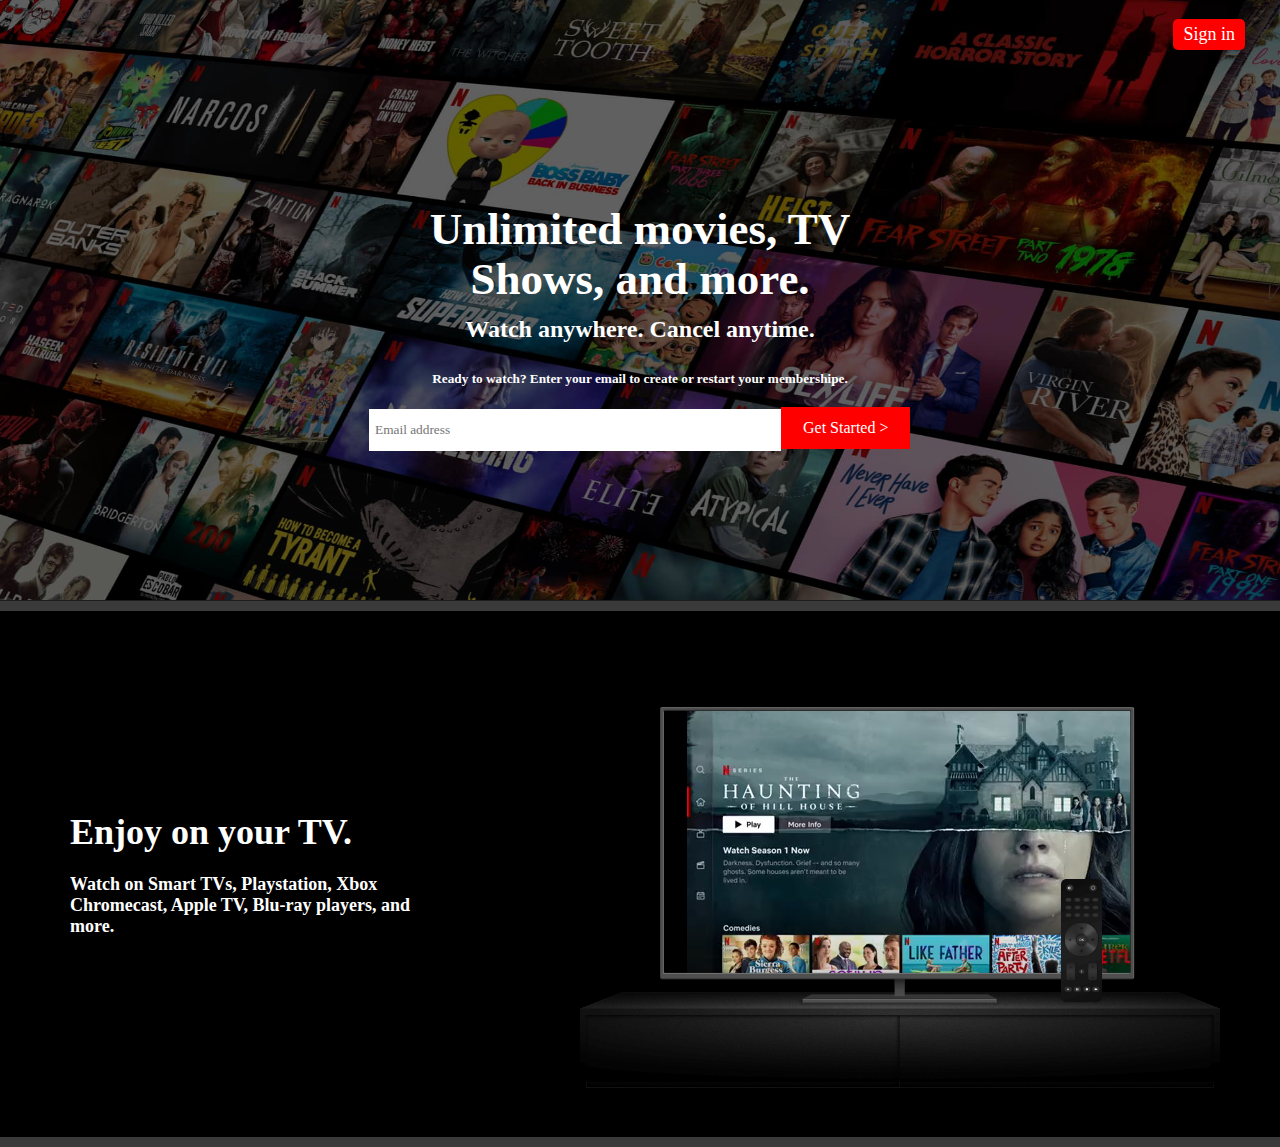
==== Index.html @ 51e2794d "first commit" ====
<!DOCTYPE html>
<html lang="fr">
    <head>
        <meta charset="UTF-8">
        <meta name="viewport" content="width=device-width, initial-scale=1.0">
        <link rel="shortcut icon" href="Images/nficon2016.ico">
        <link rel="stylesheet" href="Style.css">
        <title>Netflix Congo-Kinshasa Watch TV shows Online, watch movies online</title>
    </head>
    <body>
        <header>
            <img src="Images/website.jpg" alt="une image d'arrier plan pour le header" class="header-image">
            <div class="header-conteneur">
                <a href="Formulaire">Sign in</a>
                <div class="header-text">
                    <h1>Unlimited movies, TV<br> Shows, and more.</h1>
                    <h4>Watch anywhere. Cancel anytime.</h4>
                    <h5>Ready to watch? Enter your email to create or restart your membershipe.</h5>
                    <div class="header-email">
                        <form method="" action="">
                            <input type="mail" name="email" id="email" placeholder="Email address" class="input-mail" required><button type="submit" class="btn-submit">Get Started ></button>
                        </form>
                    </div>
                </div>
            </div>
        </header>
        <div class="fond-noir"><br></div>
        <div class="enjoy">
            <img src="Images/tv.png" alt="l'image d'un télévision" class="enjoy-tv">
            <video src="video/VID-20210724-WA0005.mp4" controls muted loop autoplay class="enjoy-video"></video>
            <div class="enjoy-text">
                <h1>Enjoy on your TV.</h1><br>
                <h4>Watch on Smart TVs, Playstation, Xbox<br>Chromecast, Apple TV, Blu-ray players, and<br>more.</h4>
            </div>
        </div>
    </body>
</html>
---- Style.css ----
* {
    margin: 0;
    padding: 0;
}
body {
    background-color: rgb(59, 58, 58);
}
header a{
    float: right;
    background-color: red;
    color: white;
    font-size: 18px;
    border-radius: 5px;
    padding: 5px 10px;
    margin: 20px 35px;
    text-decoration: none;
    font-family: Tahoma;
    border: none;
    margin-top: -165px;
}
header h1,h4,h5 {
    color: white;
    font-family: Tahoma;
}
header h1{
    font-size: 45px;
    line-height: 50px;
}
header h4{
    font-size: x-large;
    font-family:Tahoma;
}
.header-text {
    text-align: center;
    padding: 20px 400px;
    line-height: 50px;
    margin-top: 180px;
}
.input-mail {
    width: 400px;
    height: 40px;
    font-family: Tahoma;
    padding: 0px 5px;
    margin-left: -130px;
    outline: none;
    border: 1px solid #fff;
}
.btn-submit {
    position: absolute;
    margin-top: 3px;
    padding: 12px 22px;
    color: white;
    background-color: red;
    border: none;
    outline: none;
    cursor: pointer;
    font-family: Tahoma;
    font-size: 16px;
}
.header-conteneur {
    position: relative;
    display: block;
    margin-top: -600px;
    z-index: 1;
}
.header-image {
    width: 100%;
    height: 600px;
}
.fond-noir {
    position: relative;
    margin-top: -478px;
    background-color: black;
    height: 605px;
    opacity: 0.5;
}
.enjoy {
    margin-top: 10px;
    color: white;
    background-color: black;
}
.enjoy-text {
    margin: 10px;
    padding: 200px 60px;
    font-family: Tahoma;
    font-size: large;
}
.enjoy-tv {
    position: relative;
    float: right;
    margin-right: 60px;
    z-index: 1;
}
.enjoy-video {
    position: absolute;
    margin-left: 687px;
    margin-top: 98px;
}
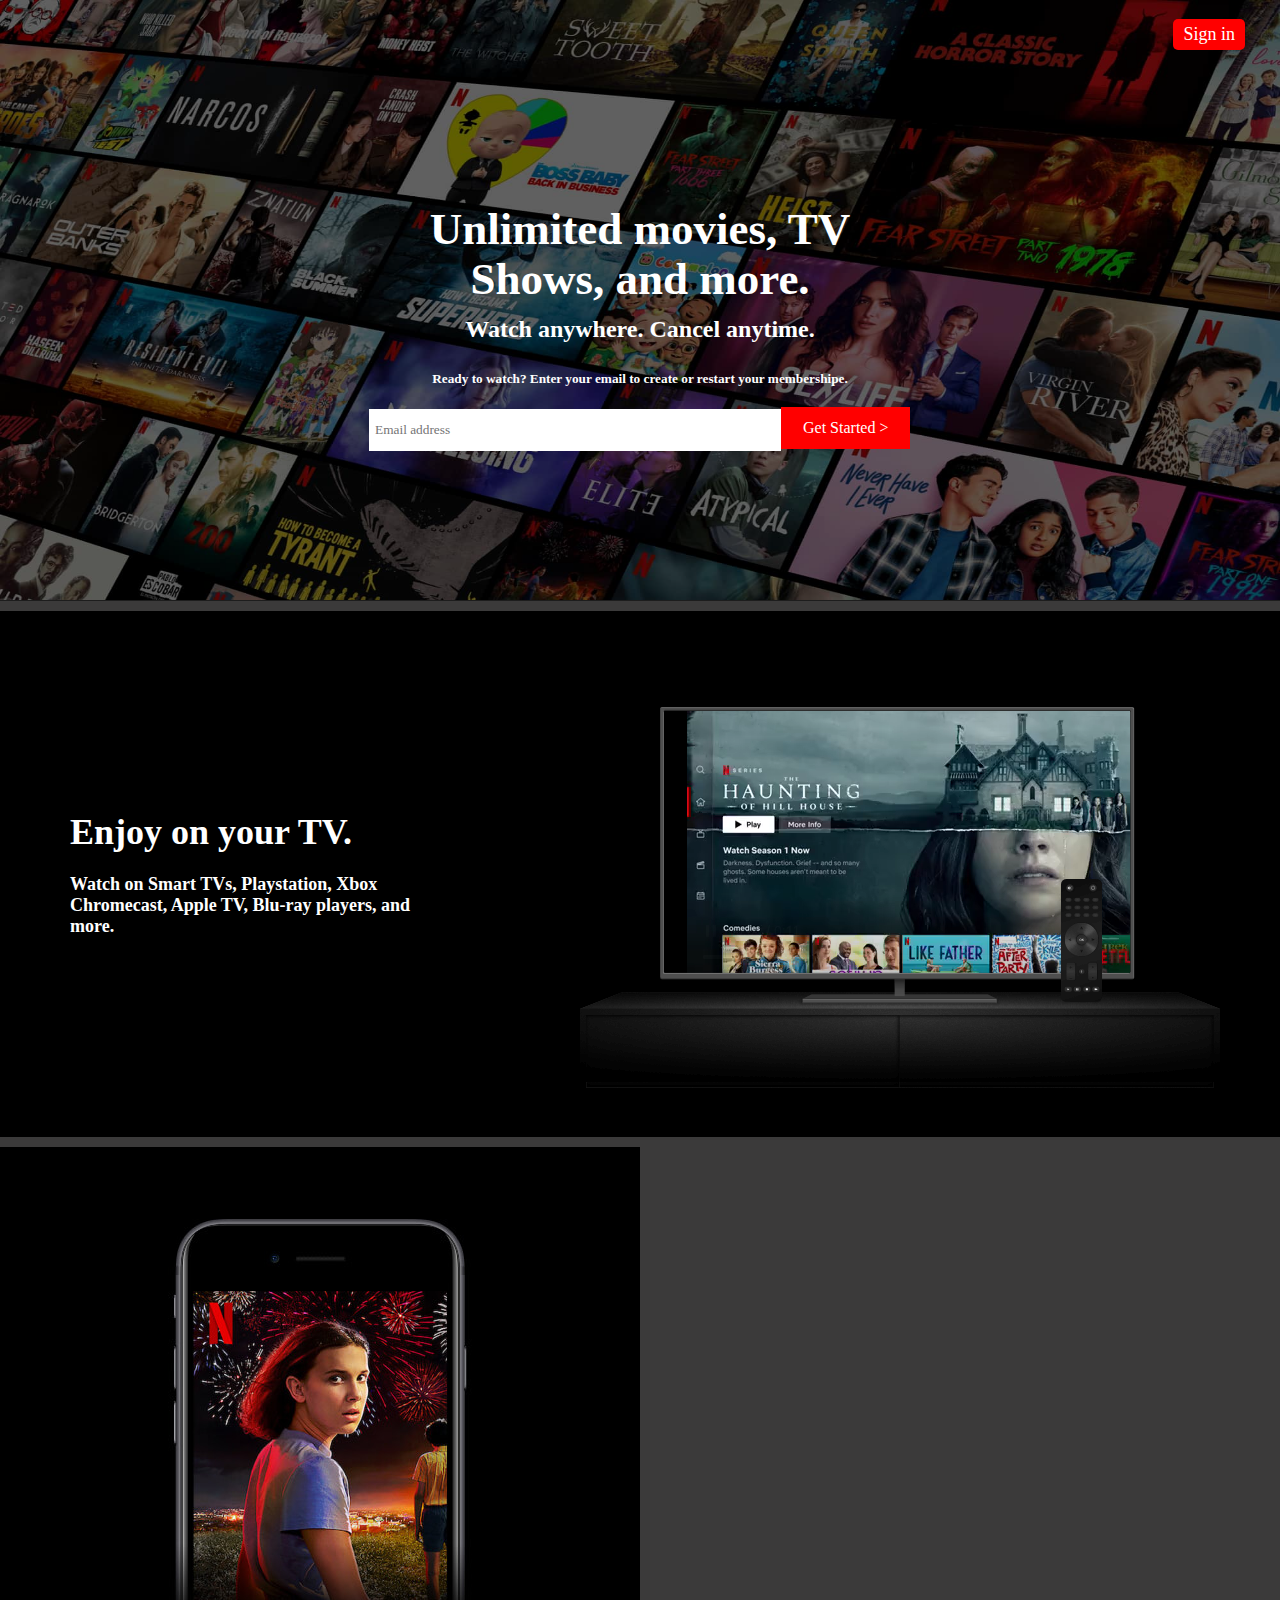
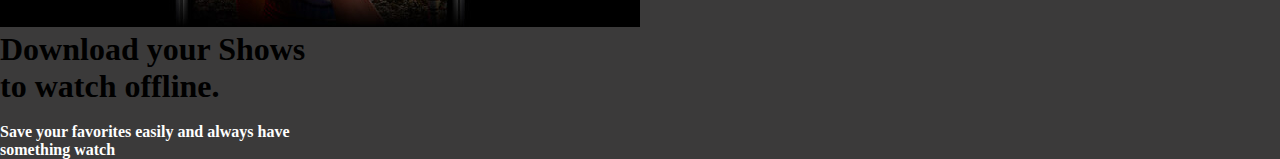
==== commit 63b37caa: "feature index.html" ====
--- a/Index.html
+++ b/Index.html
@@ -33,5 +33,12 @@
                 <h4>Watch on Smart TVs, Playstation, Xbox<br>Chromecast, Apple TV, Blu-ray players, and<br>more.</h4>
             </div>
         </div>
+        <div class="download">
+            <div class="download-text">
+                <img src="Images/IMG-20210724-WA0003.jpg" alt="une image de how to download" class="download-image">
+                <h1>Download your Shows<br>to watch offline.</h1><br>
+                <h4>Save your favorites easily and always have<br>something watch</h4>
+            </div>
+        </div>
     </body>
 </html>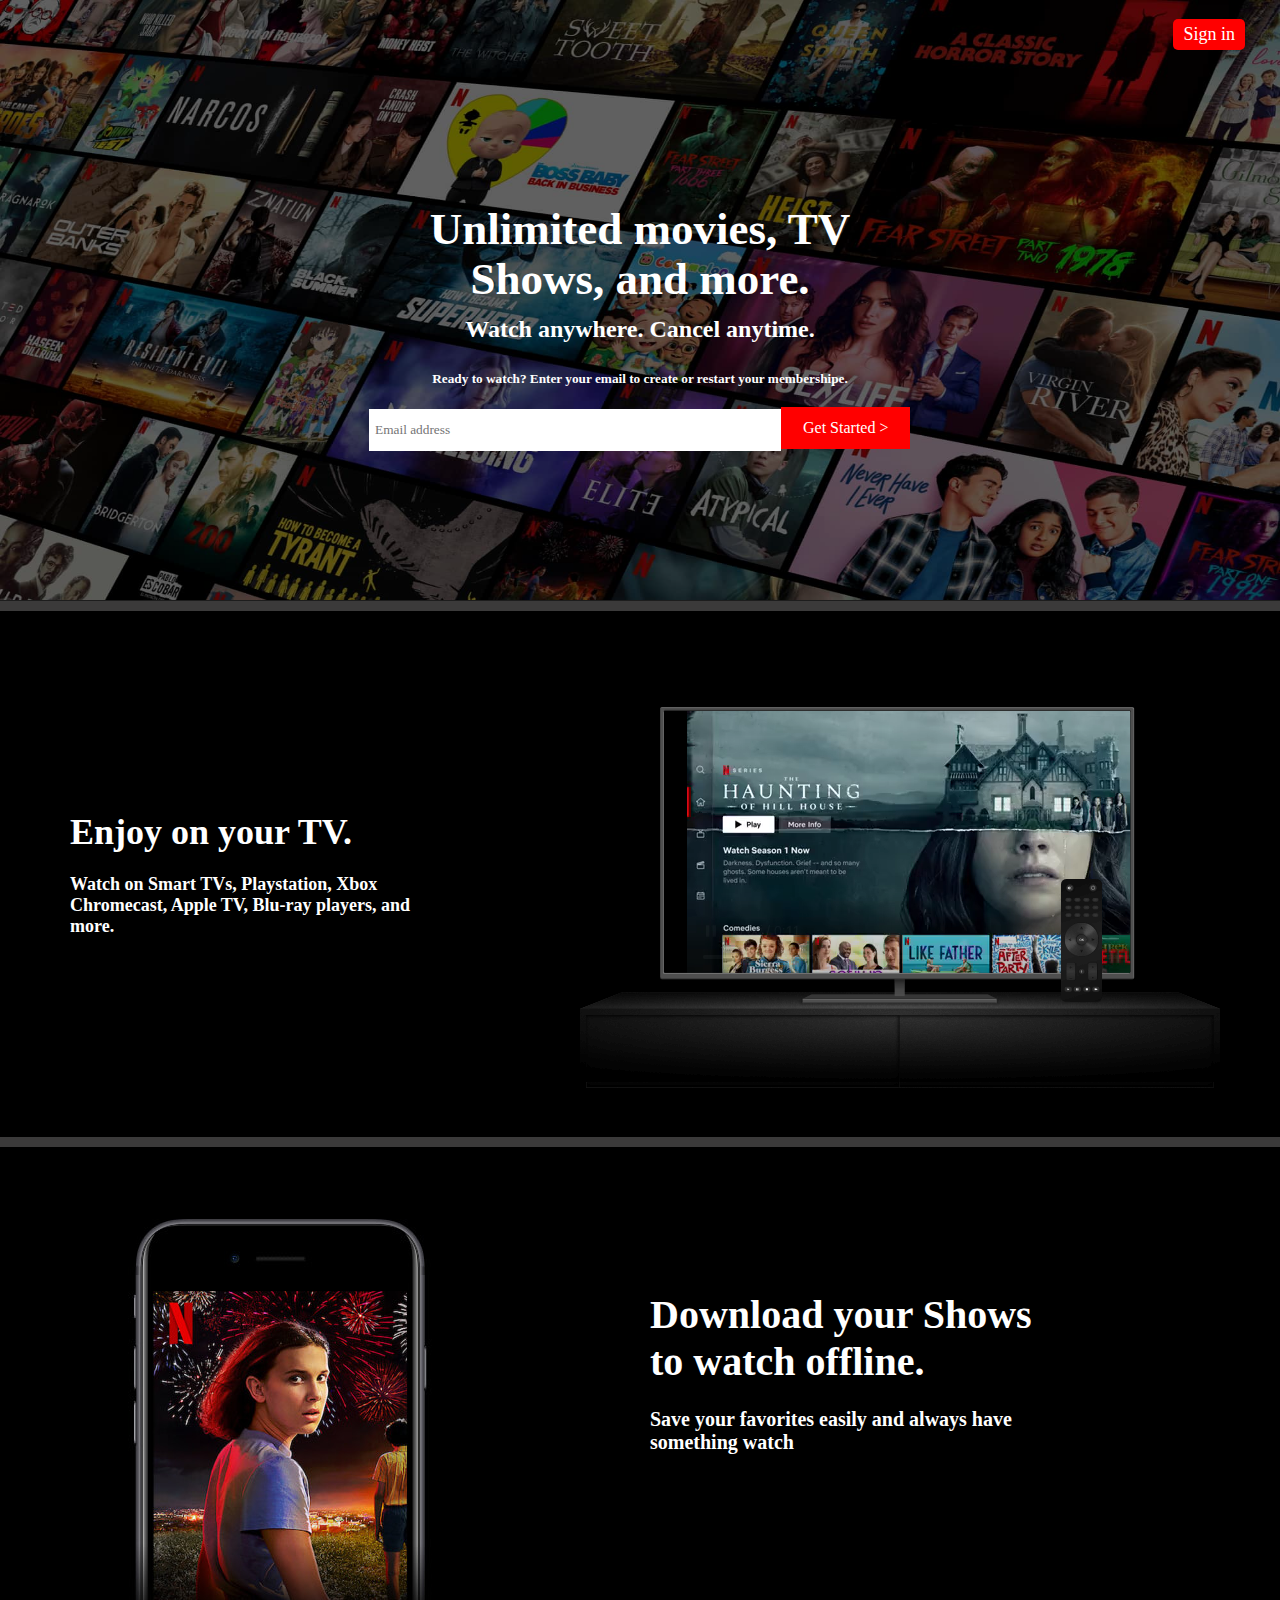
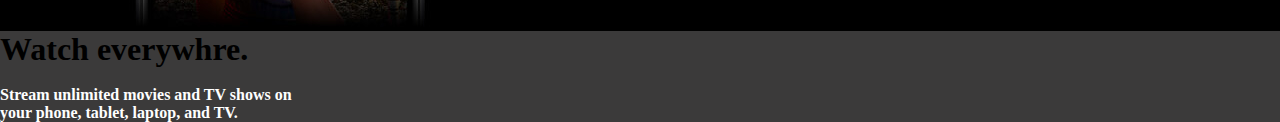
==== commit 09944e58: "add the bloc watch text to index.html" ====
--- a/Index.html
+++ b/Index.html
@@ -34,11 +34,17 @@
             </div>
         </div>
         <div class="download">
+            <img src="Images/IMG-20210724-WA0003.jpg" alt="une image de how to download" class="download-image">
             <div class="download-text">
-                <img src="Images/IMG-20210724-WA0003.jpg" alt="une image de how to download" class="download-image">
                 <h1>Download your Shows<br>to watch offline.</h1><br>
                 <h4>Save your favorites easily and always have<br>something watch</h4>
             </div>
         </div>
+        <div class="watch">
+            <div class="watch-text">
+                <h1>Watch everywhre.</h1><br>
+                <h4>Stream unlimited movies and TV shows on<br>your phone, tablet, laptop, and TV.</h4>
+            </div>
+        </div>
     </body>
 </html>--- a/Style.css
+++ b/Style.css
@@ -95,4 +95,21 @@
     position: absolute;
     margin-left: 687px;
     margin-top: 98px;
+}
+.download {
+    margin-top: 10px;
+    color: white;
+    background-color: black;
+}
+.download-text {
+    position: absolute;
+    margin-top: -340px;
+    margin-left: 650px;
+    font-size: 20px;
+    font-family: Tahoma;
+
+}
+.download-image {
+    position: relative;
+    margin-left: -40px;   
 }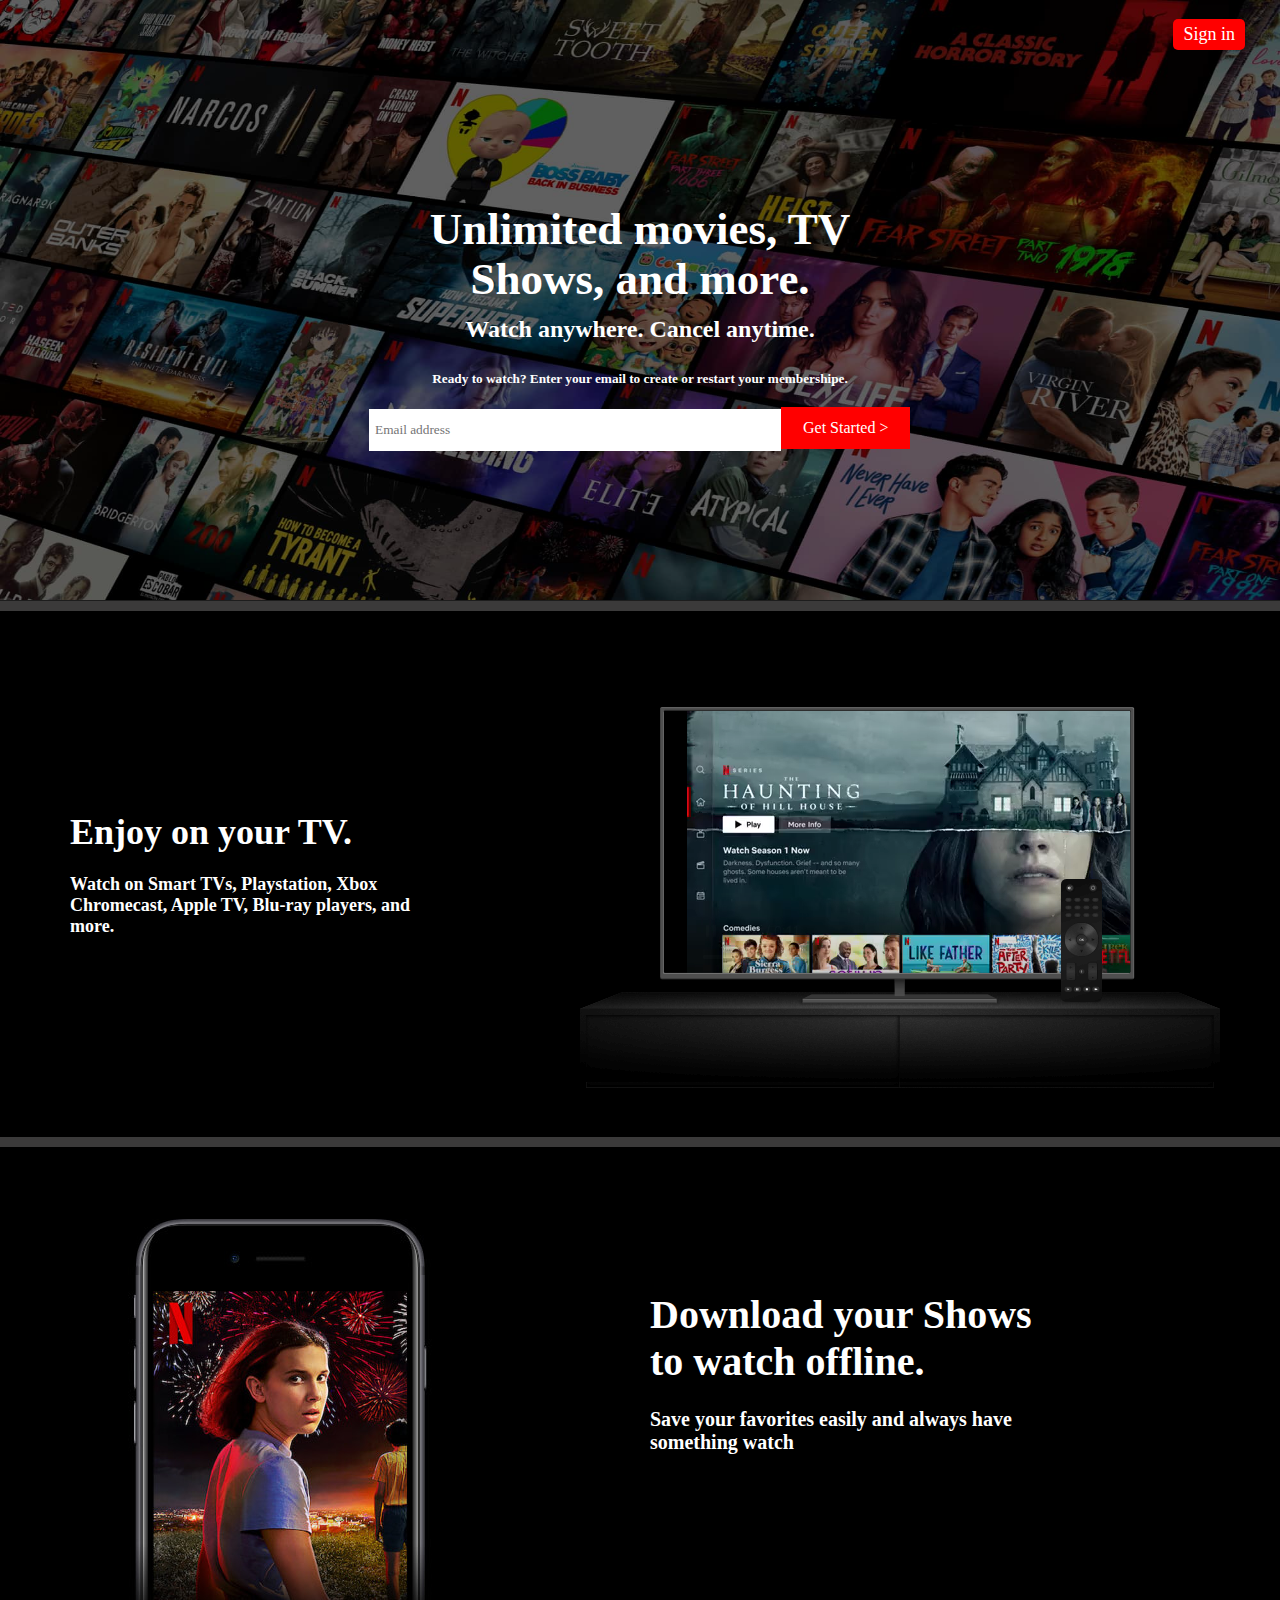
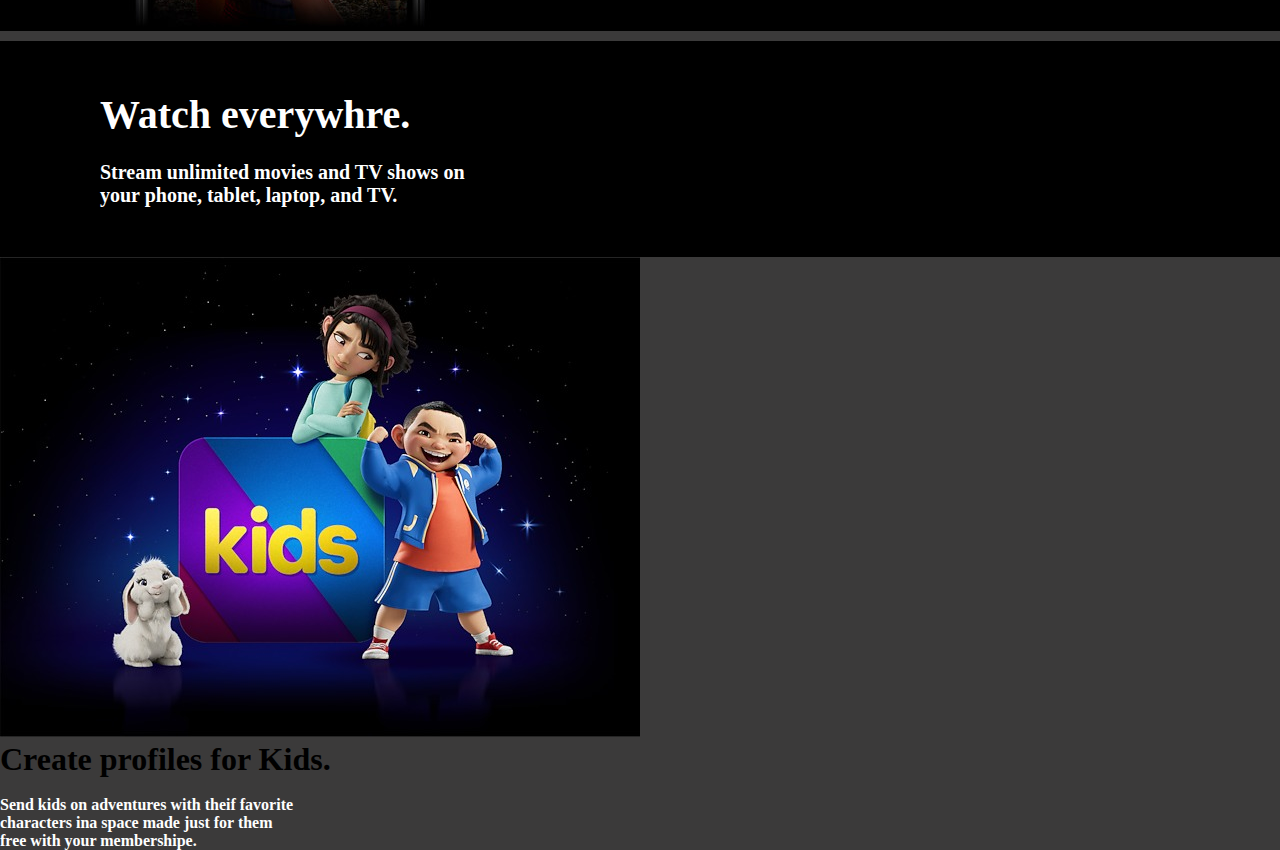
==== commit 7c8c0a43: "fix index.html" ====
--- a/Index.html
+++ b/Index.html
@@ -46,5 +46,12 @@
                 <h4>Stream unlimited movies and TV shows on<br>your phone, tablet, laptop, and TV.</h4>
             </div>
         </div>
+        <div class="kids">
+            <img src="Images/IMG-20210724-WA0004.jpg" alt="une image de Kids" class="kids-image">
+            <div class="kids-text">
+                <h1>Create profiles for Kids.</h1><br>
+                <h4>Send kids on adventures with theif favorite<br>characters ina space made just for them<br>free with your membershipe.</h4>
+            </div>
+        </div>
     </body>
 </html>--- a/Style.css
+++ b/Style.css
@@ -112,4 +112,14 @@
 .download-image {
     position: relative;
     margin-left: -40px;   
+}
+.watch {
+    margin-top: 10px;
+    color: white;
+    background-color: black;
+}
+.watch-text {
+    padding: 50px 100px;
+    font-size: 20px;
+    font-family: Tahoma;
 }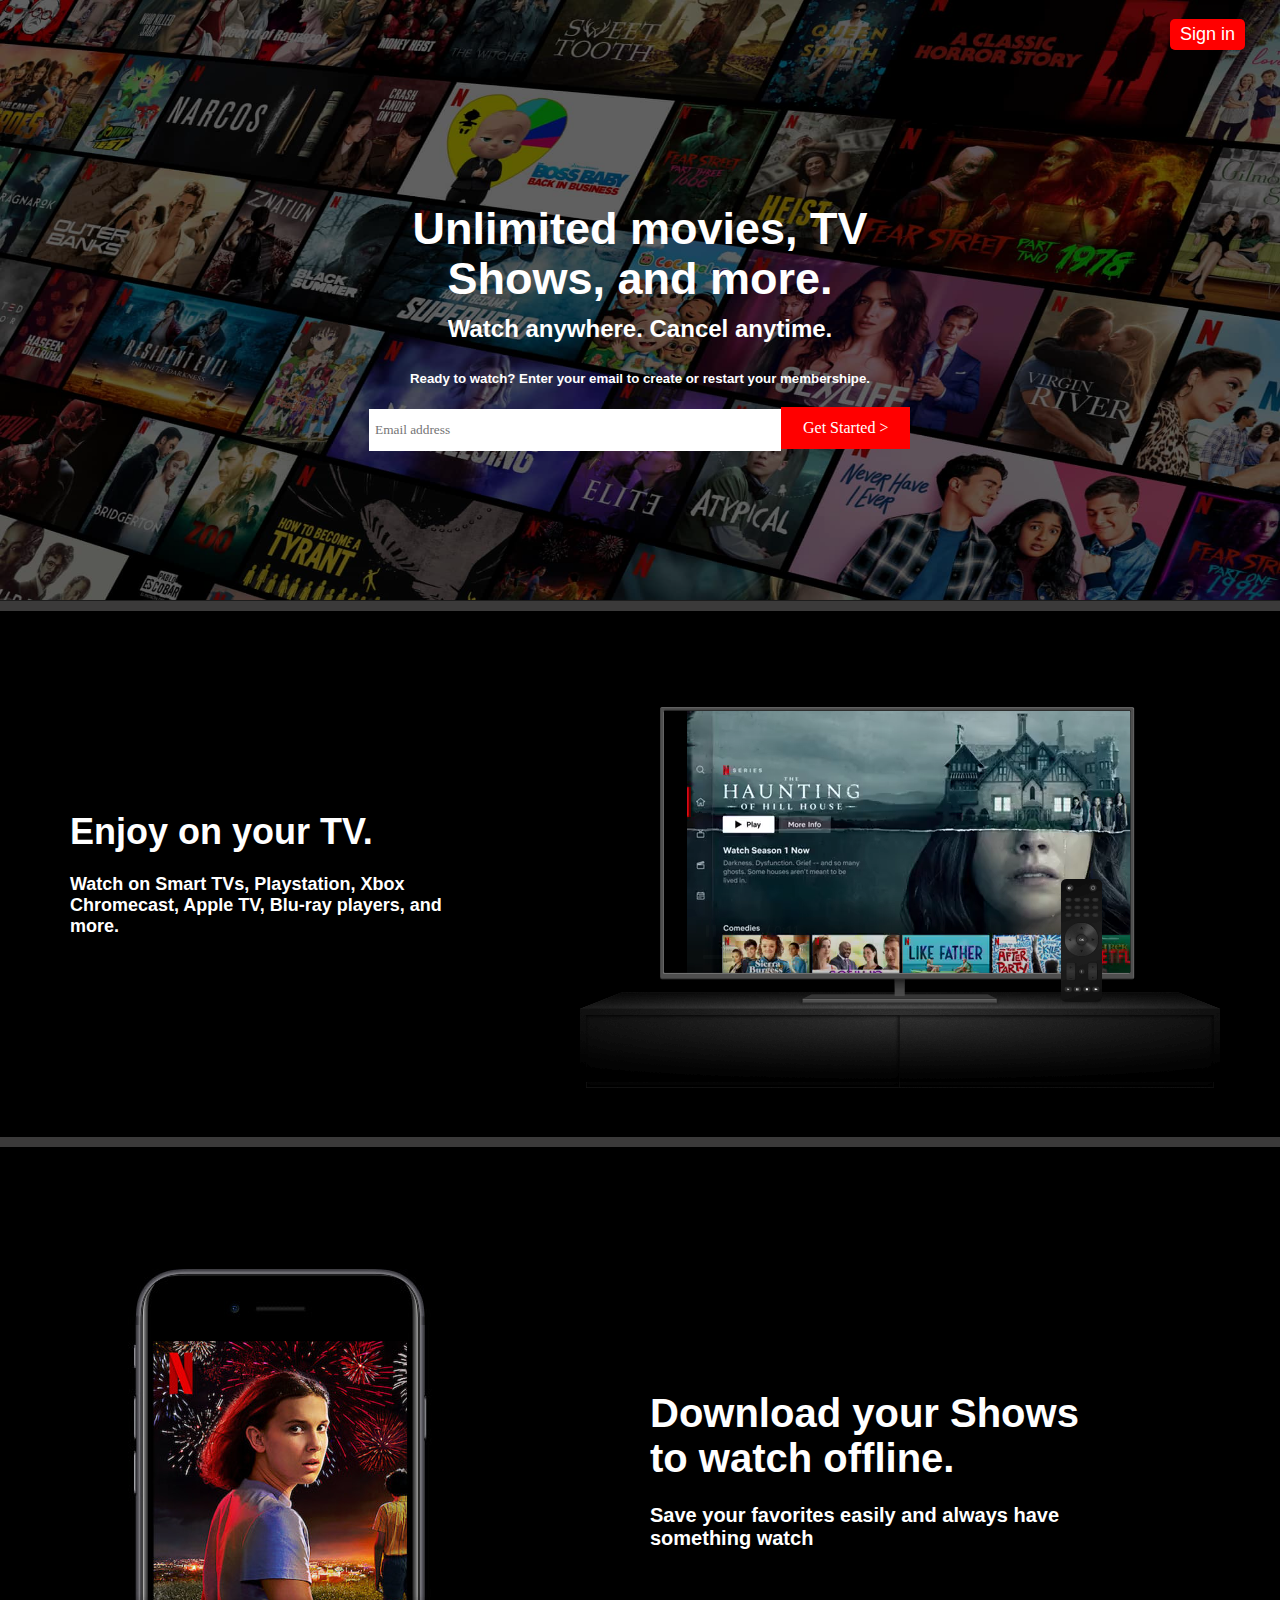
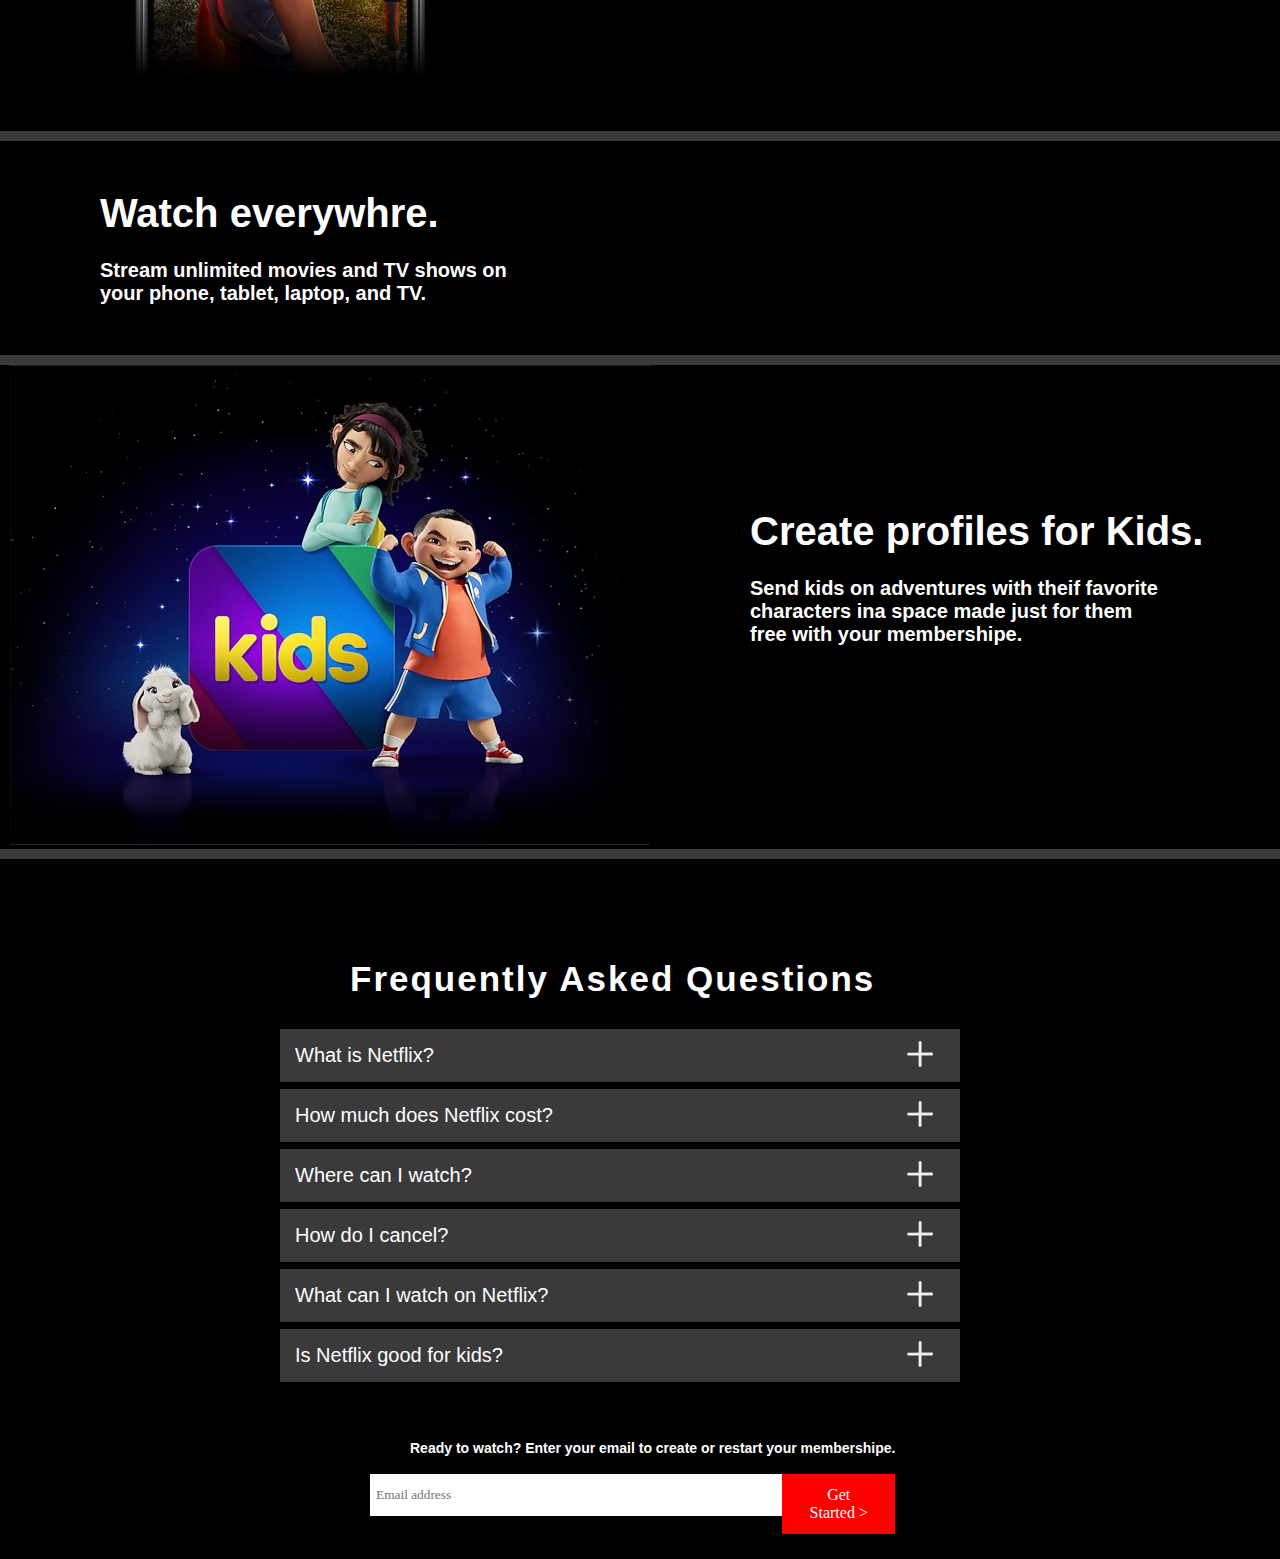
==== commit 1641ae7c: "add the bloc Asked Questions and the style in index.html" ====
--- a/Index.html
+++ b/Index.html
@@ -3,7 +3,7 @@
     <head>
         <meta charset="UTF-8">
         <meta name="viewport" content="width=device-width, initial-scale=1.0">
-        <link rel="shortcut icon" href="Images/nficon2016.ico">
+        <link rel="shortcut icon" href="Icon/nficon2016.ico">
         <link rel="stylesheet" href="Style.css">
         <title>Netflix Congo-Kinshasa Watch TV shows Online, watch movies online</title>
     </head>
@@ -53,5 +53,32 @@
                 <h4>Send kids on adventures with theif favorite<br>characters ina space made just for them<br>free with your membershipe.</h4>
             </div>
         </div>
+        <div class="asked">
+            <h1>Frequently Asked Questions</h1>
+            <div class="what">
+                <p>What is Netflix?</p><img src="Icon/close.svg" alt="icon close" class="btn-close">
+            </div>
+            <div class="what1">
+                <p>How much does Netflix cost?</p><img src="Icon/close.svg" alt="icon close" class="btn-close">
+            </div>
+            <div class="what2">
+                <p>Where can I watch?</p><img src="Icon/close.svg" alt="icon close" class="btn-close">
+            </div>
+            <div class="what3">
+                <p>How do I cancel?</p><img src="Icon/close.svg" alt="icon close" class="btn-close">
+            </div>
+            <div class="what4">
+                <p>What can I watch on Netflix?</p><img src="Icon/close.svg" alt="icon close" class="btn-close">
+            </div>
+            <div class="what5">
+                <p>Is Netflix good for kids?</p><img src="Icon/close.svg" alt="icon close" class="btn-close">
+            </div>
+        </div>
+        <div class="asked-mail">
+            <h5>Ready to watch? Enter your email to create or restart your membershipe.</h5><br>
+            <form method="" action="">
+                <input type="mail" name="email" id="email" placeholder="Email address" class="input-mail" required><button type="submit" class="btn-submit">Get Started ></button>
+            </form>
+        </div>
     </body>
 </html>--- a/Style.css
+++ b/Style.css
@@ -14,13 +14,13 @@
     padding: 5px 10px;
     margin: 20px 35px;
     text-decoration: none;
-    font-family: Tahoma;
+    font-family: Arial;
     border: none;
     margin-top: -165px;
 }
 header h1,h4,h5 {
     color: white;
-    font-family: Tahoma;
+    font-family: Arial;
 }
 header h1{
     font-size: 45px;
@@ -28,7 +28,7 @@
 }
 header h4{
     font-size: x-large;
-    font-family:Tahoma;
+    font-family:Arial;
 }
 .header-text {
     text-align: center;
@@ -82,7 +82,7 @@
 .enjoy-text {
     margin: 10px;
     padding: 200px 60px;
-    font-family: Tahoma;
+    font-family: Arial;
     font-size: large;
 }
 .enjoy-tv {
@@ -106,20 +106,171 @@
     margin-top: -340px;
     margin-left: 650px;
     font-size: 20px;
-    font-family: Tahoma;
+    font-family: Arial;
 
 }
 .download-image {
     position: relative;
-    margin-left: -40px;   
+    margin-left: -40px;
+    padding: 50px 0px; 
 }
 .watch {
     margin-top: 10px;
     color: white;
     background-color: black;
+
 }
 .watch-text {
     padding: 50px 100px;
     font-size: 20px;
-    font-family: Tahoma;
+    font-family: Arial;
+}
+.kids {
+    margin-top: 10px;
+    color: white;
+    background-color: black;
+    position: relative;
+}
+.kids-text {
+    position: absolute;
+    margin-top: -340px;
+    margin-left: 750px;
+    font-size: 20px;
+    font-family: Arial;
+}
+.kids-image {
+    position: relative;
+    margin-left: 10px;
+}
+.asked {
+    margin-top: 10px;
+    color: white;
+    background-color: black;
+    height: 700px;
+    position: relative;
+}
+.asked h1 {
+    padding: 100px 350px;
+    font-size: 35px;
+    font-family: Arial;
+    letter-spacing: 2px;
+}
+.what {
+    position: absolute;
+    background-color: rgb(59, 58, 58);
+    padding: 15px 15px;
+    margin: -70px;
+    width: 650px;
+    margin-left: 280px;
+}
+.what p {
+    font-size: 20px;
+    font-family: Arial;
+}
+.what1 {
+    position: absolute;
+    background-color: rgb(59, 58, 58);
+    padding: 15px 15px;
+    margin: -70px;
+    width: 650px;
+    left: 350px;
+    top: 300px;
+}
+.what1 p{
+    font-size: 20px;
+    font-family: Arial;
+}
+.what2 {
+    position: absolute;
+    background-color: rgb(59, 58, 58);
+    padding: 15px 15px;
+    margin: -70px;
+    width: 650px;
+    left: 350px;
+    top: 360px;
+}
+.what2 p{
+    font-size: 20px;
+    font-family: Arial;
+}
+.what3 {
+    position: absolute;
+    background-color: rgb(59, 58, 58);
+    padding: 15px 15px;
+    margin: -70px;
+    width: 650px;
+    left: 350px;
+    top: 420px;
+}
+.what3 p{
+    font-size: 20px;
+    font-family: Arial;
+}
+.what4 {
+    position: absolute;
+    background-color: rgb(59, 58, 58);
+    padding: 15px 15px;
+    margin: -70px;
+    width: 650px;
+    left: 350px;
+    top: 480px;
+}
+.what4 p{
+    font-size: 20px;
+    font-family: Arial;
+}
+.what5 {
+    position: absolute;
+    background-color: rgb(59, 58, 58);
+    padding: 15px 15px;
+    margin: -70px;
+    width: 650px;
+    left: 350px;
+    top: 540px;
+}
+.what5 p{
+    font-size: 20px;
+    font-family: Arial;
+}
+/*button pour affichez plus d'information*/
+.btn-close {
+    position: absolute;
+    width: 20px;
+    margin: 0;
+    left:630px;
+    top: 15px;
+    transform: rotateZ(45deg);
+}
+.asked-mail {
+    display: block;
+    position: absolute;
+    margin: 0;
+    left: 500px;
+    top: 190em;
+}
+.asked-mail h5{
+    margin-left: -90px;
+    font-size: 14px;
+    font-family: Arial;
+}
+.asked-mail .input-mail {
+    width: 400px;
+    height: 40px;
+    font-family: Tahoma;
+    padding: 0px 5px;
+    margin-left: -130px;
+    outline: none;
+    border: 1px solid #fff;
+}
+.asked-mail .btn-submit {
+    position: absolute;
+    margin-top: 0px;
+    padding: 12px 22px;
+    color: white;
+    background-color: red;
+    border: none;
+    outline: none;
+    cursor: pointer;
+    font-family: Tahoma;
+    font-size: 16px;
 }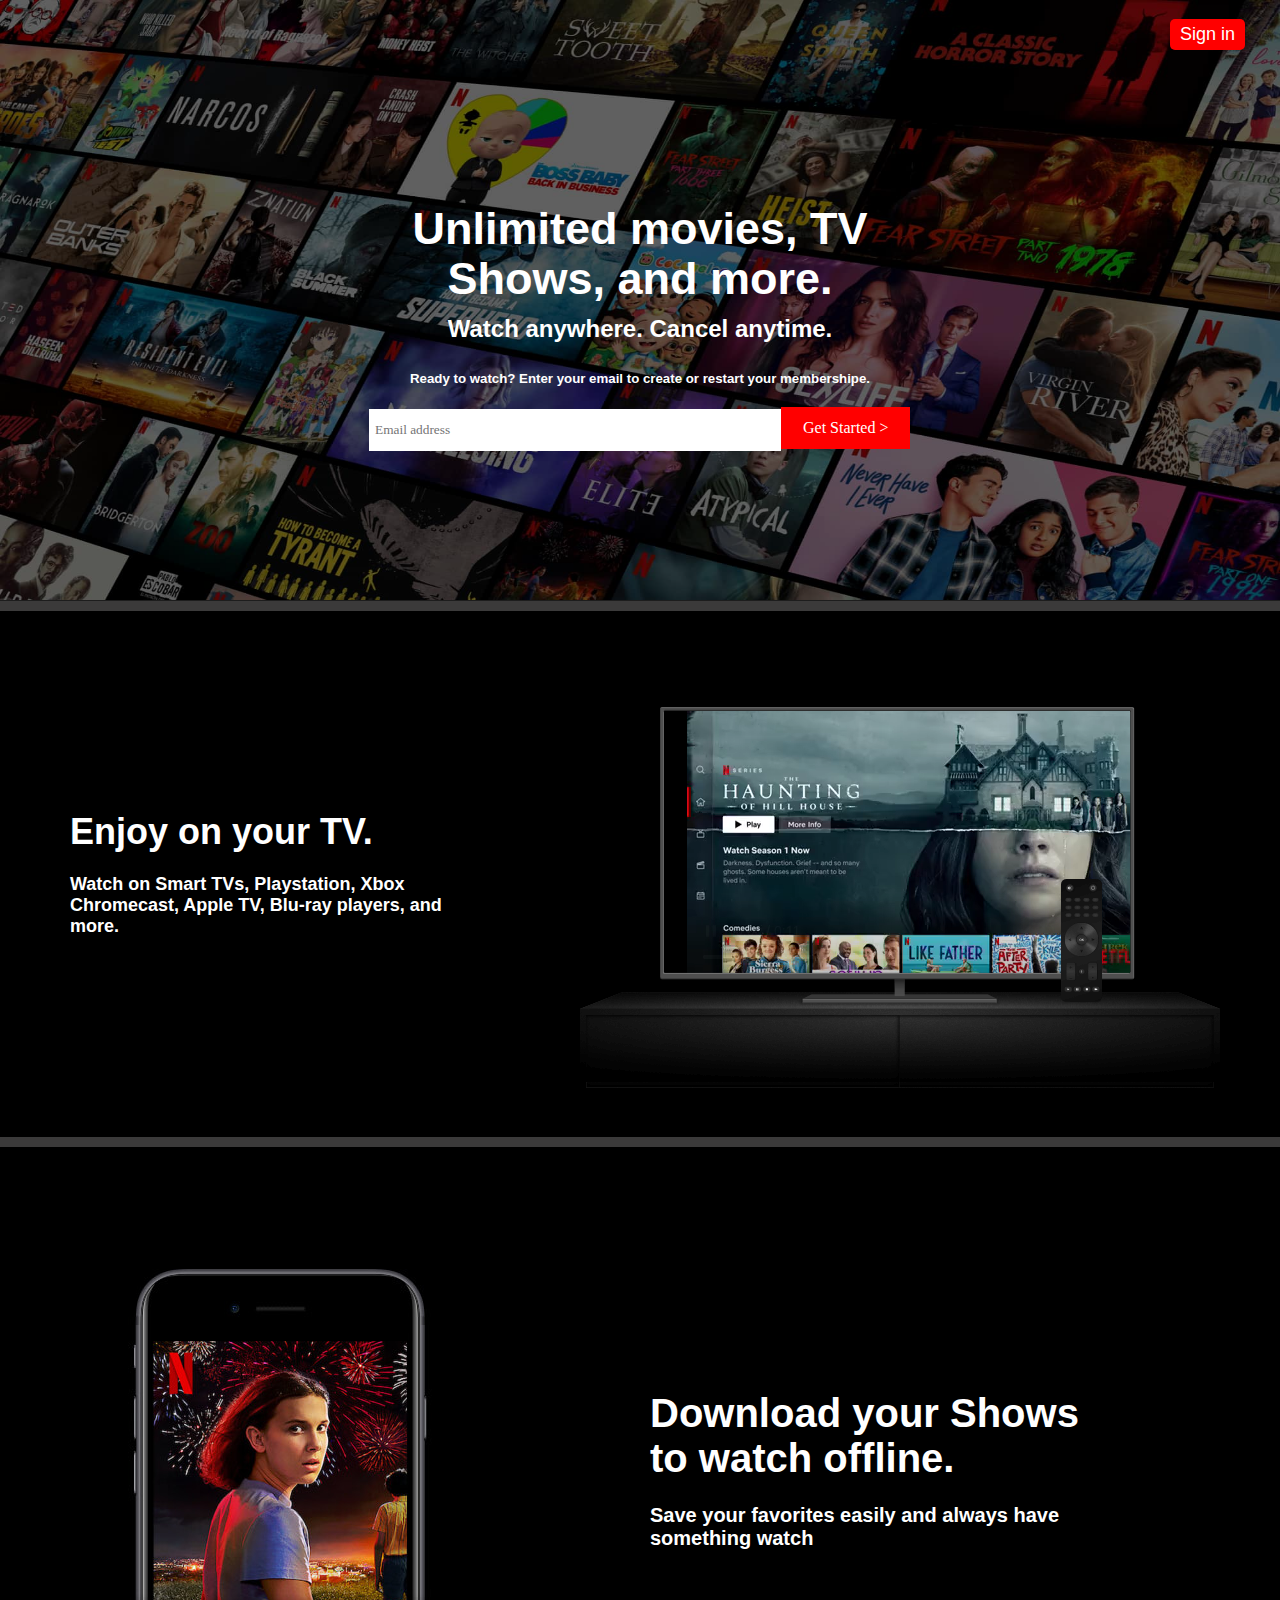
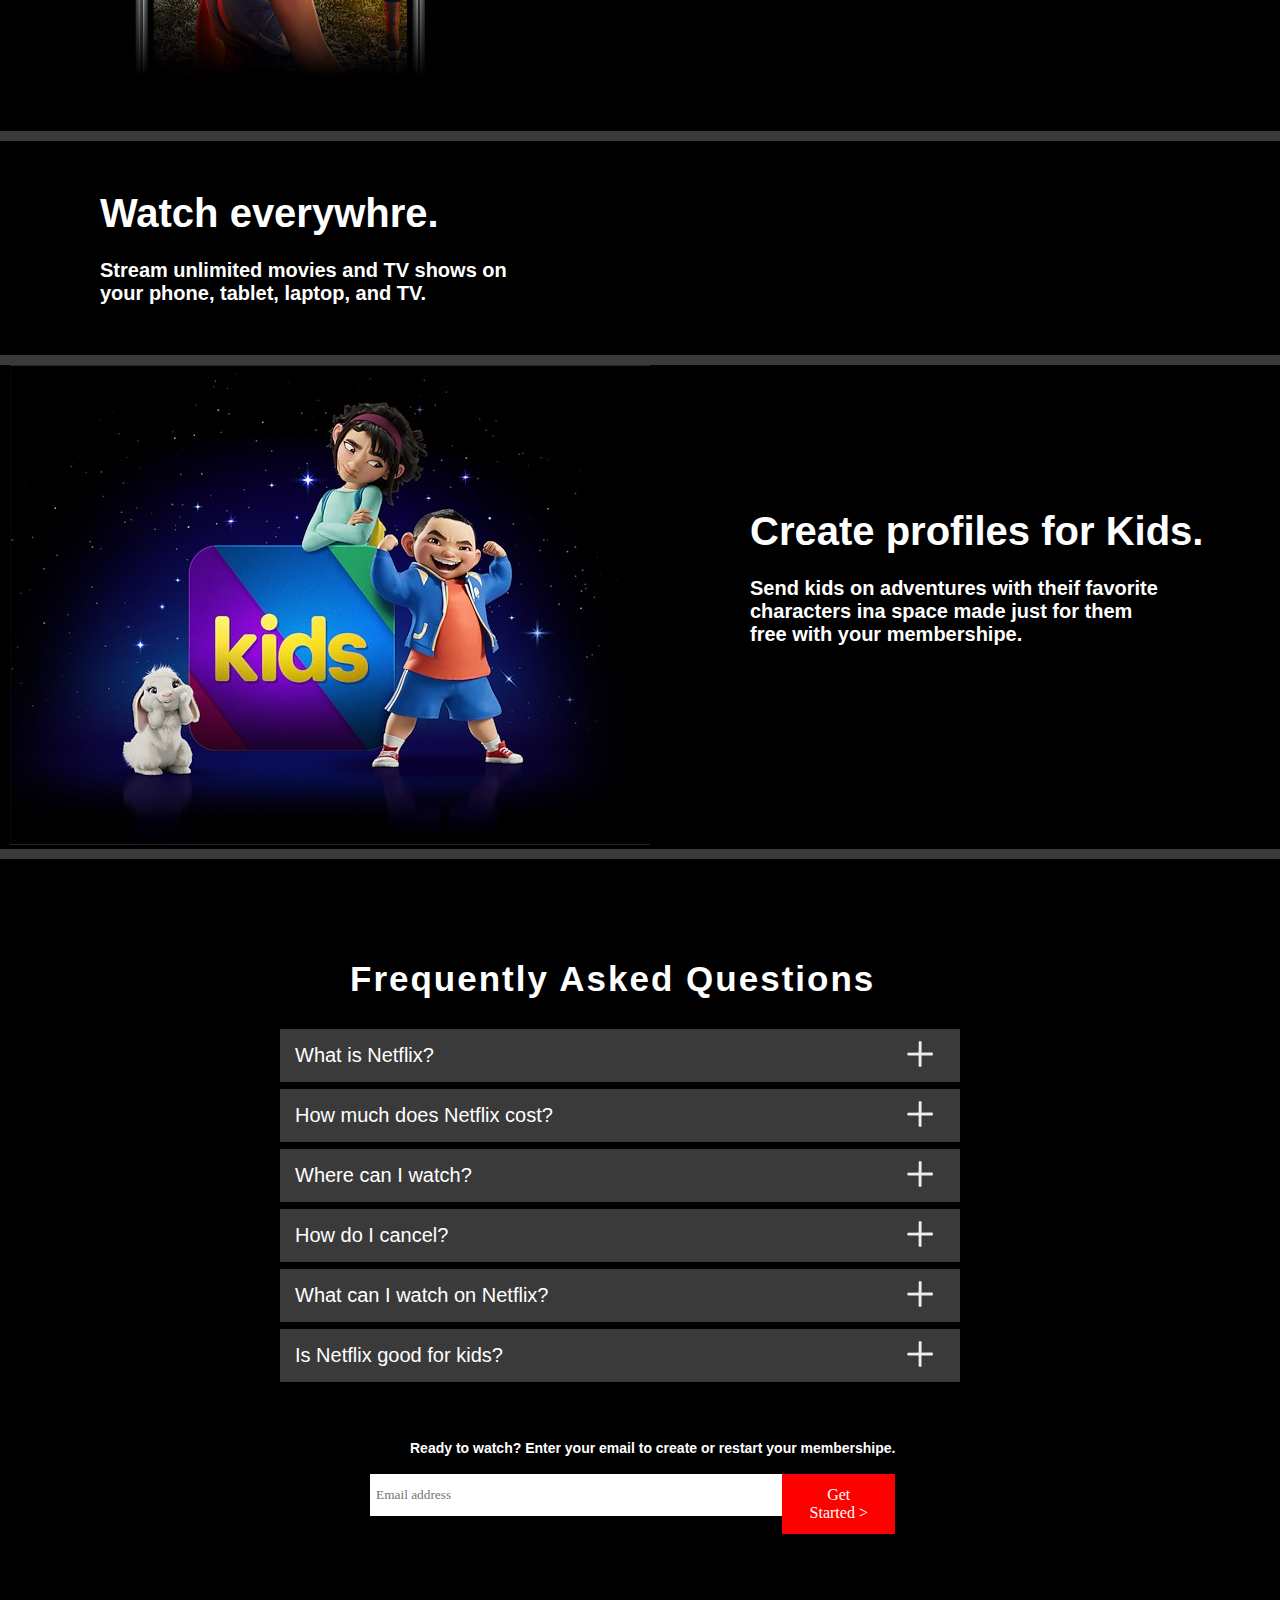
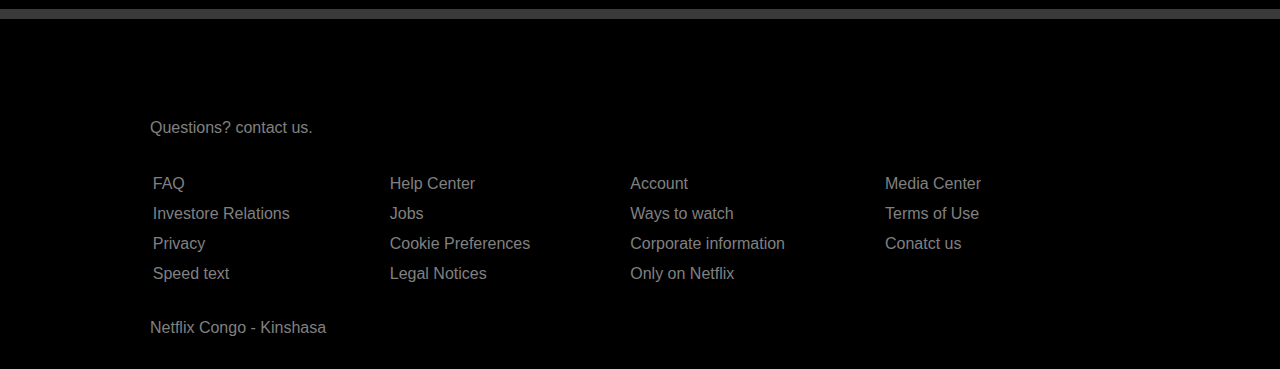
==== commit 1297fcc9: "add the footer for index.html" ====
--- a/Index.html
+++ b/Index.html
@@ -3,6 +3,9 @@
     <head>
         <meta charset="UTF-8">
         <meta name="viewport" content="width=device-width, initial-scale=1.0">
+        <meta http-equiv="X-UA-Compatible" content="ie=edge">
+        <meta http-equiv="X-UA-Compatible" content="IE=7">
+        <meta name="description" content="Netflix Congo - Kinshasa Watch TV shows Online, watch movies online">
         <link rel="shortcut icon" href="Icon/nficon2016.ico">
         <link rel="stylesheet" href="Style.css">
         <title>Netflix Congo-Kinshasa Watch TV shows Online, watch movies online</title>
@@ -11,7 +14,7 @@
         <header>
             <img src="Images/website.jpg" alt="une image d'arrier plan pour le header" class="header-image">
             <div class="header-conteneur">
-                <a href="Formulaire">Sign in</a>
+                <a href="Formulaire.html">Sign in</a>
                 <div class="header-text">
                     <h1>Unlimited movies, TV<br> Shows, and more.</h1>
                     <h4>Watch anywhere. Cancel anytime.</h4>
@@ -80,5 +83,34 @@
                 <input type="mail" name="email" id="email" placeholder="Email address" class="input-mail" required><button type="submit" class="btn-submit">Get Started ></button>
             </form>
         </div>
+        <div class="footer">
+                <p class="footer-quest">Questions? contact us.</p>
+                <div class="footer-p">
+                    <p>FAQ</p>
+                    <p>Investore Relations</p>
+                    <p>Privacy</p>
+                    <p>Speed text</p>
+                </div>
+                <div class="footer-p1">
+                    <p>Help Center</p>
+                    <p>Jobs</p>
+                    <p>Cookie  Preferences</p>
+                    <p>Legal Notices</p>
+                </div>
+                <div class="footer-p2">
+                    <p>Account</p>
+                    <p>Ways to watch</p>
+                    <p>Corporate information</p>
+                    <p>Only on Netflix</p>
+                </div>
+                <div class="footer-p3">
+                    <p>Media Center</p>
+                    <p>Terms of Use</p>
+                    <p>Conatct us</p>
+                </div>
+        </div>
+        <footer>
+            <p>Netflix Congo - Kinshasa</p>
+        </footer>
     </body>
 </html>--- a/Style.css
+++ b/Style.css
@@ -146,7 +146,7 @@
     margin-top: 10px;
     color: white;
     background-color: black;
-    height: 700px;
+    height: 750px;
     position: relative;
 }
 .asked h1 {
@@ -240,6 +240,7 @@
     left:630px;
     top: 15px;
     transform: rotateZ(45deg);
+    cursor: pointer;
 }
 .asked-mail {
     display: block;
@@ -273,4 +274,44 @@
     cursor: pointer;
     font-family: Tahoma;
     font-size: 16px;
+}
+.footer {
+    margin-top: 10px;
+    color: gray;
+    background-color: black;
+    height: 300px;
+    display: flex;
+    font-family: Arial;
+}
+.footer-quest{
+    padding: 100px 150px;
+}
+.footer-p {
+    padding: 150px 0px;
+    margin-left: -310px;
+    line-height: 30px;
+}
+.footer-p1 {
+    margin-top: 150px;
+    margin-left: 100px;
+    line-height: 30px;
+}
+.footer-p2 {
+    margin-top: 150px;
+    margin-left: 100px;
+    line-height: 30px;
+}
+.footer-p3 {
+    margin-top: 150px;
+    margin-left: 100px;
+    line-height: 30px;
+}
+footer {
+    background-color: black;
+    color: gray;
+    font-family: Arial;
+    height: 50px;
+}
+footer p{
+    margin-left: 150px;
 }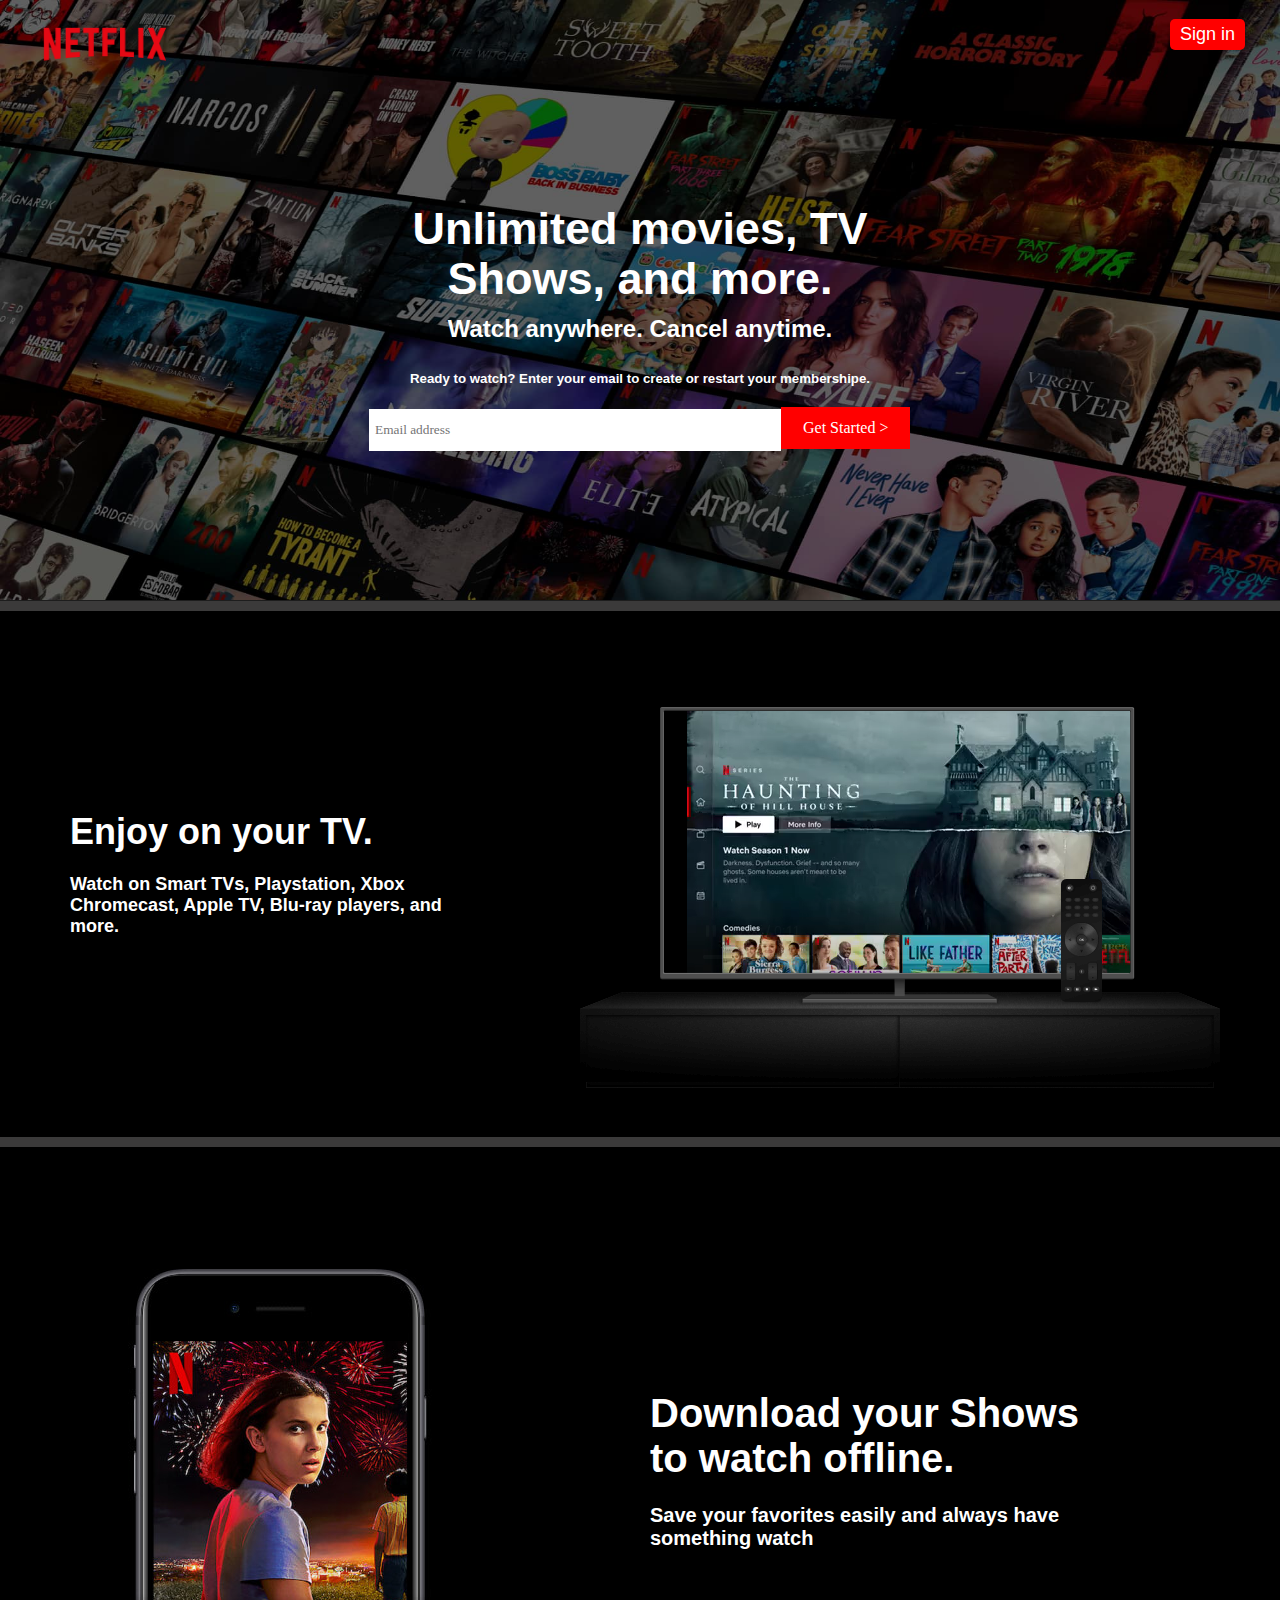
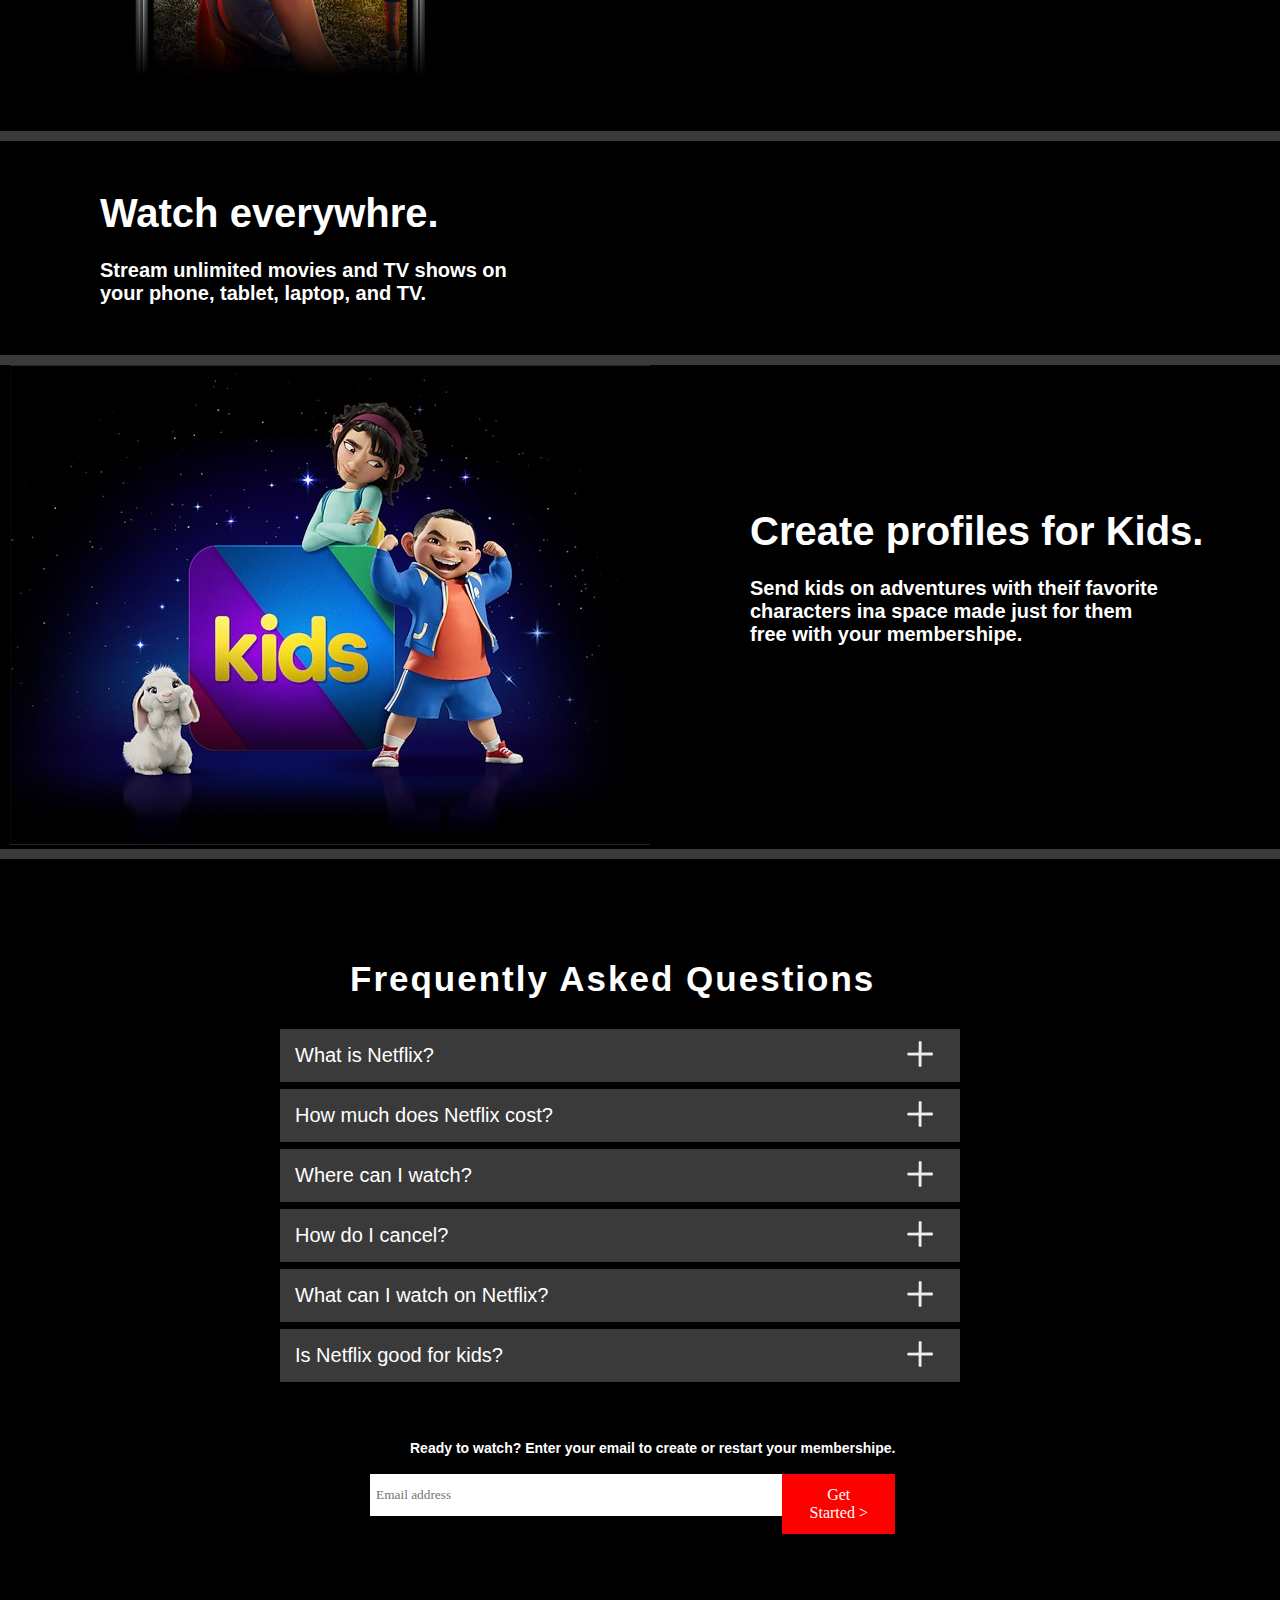
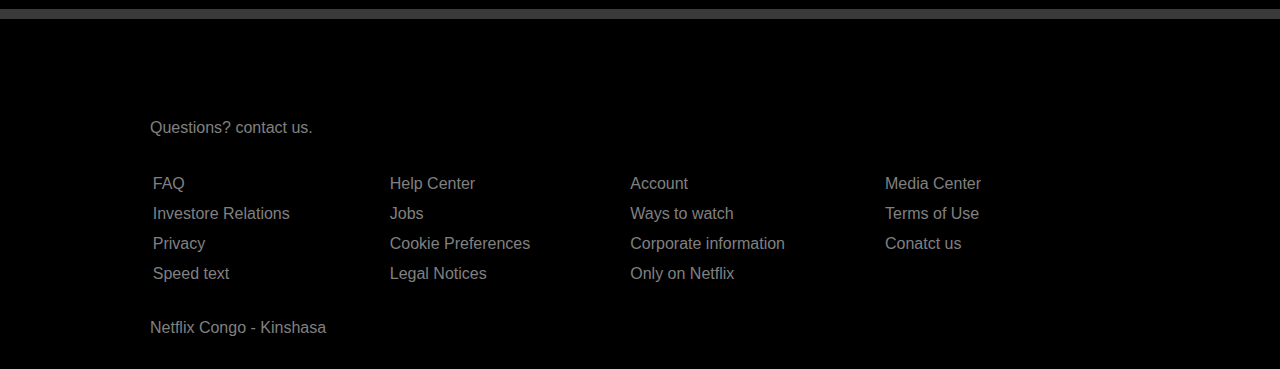
==== commit 7f65d86b: "feature sign in page" ====
--- a/Index.html
+++ b/Index.html
@@ -12,9 +12,10 @@
     </head>
     <body>
         <header>
-            <img src="Images/website.jpg" alt="une image d'arrier plan pour le header" class="header-image">
+            <img src="Icon/netflix.png" alt="" class="netflix-logo"> 
+            <img src="Images/website.jpg" alt="une image d'arriere plan pour le header" class="header-image">
             <div class="header-conteneur">
-                <a href="Formulaire.html">Sign in</a>
+               <a href="Formulaire.html">Sign in</a>
                 <div class="header-text">
                     <h1>Unlimited movies, TV<br> Shows, and more.</h1>
                     <h4>Watch anywhere. Cancel anytime.</h4>
--- a/Style.css
+++ b/Style.css
@@ -4,6 +4,13 @@
 }
 body {
     background-color: rgb(59, 58, 58);
+}
+.netflix-logo {
+    position: absolute;
+    z-index: 1;
+    width: 150px;
+    margin-left: 30px;
+    
 }
 header a{
     float: right;
@@ -314,4 +321,153 @@
 }
 footer p{
     margin-left: 150px;
+}
+/*les style pour la page sign in*/
+.website {
+    width: 100%;
+    height: 1000px;
+}
+.body {
+    background: transparent;
+}
+.for-sign {
+    position: relative;
+    margin-top: -1010px;
+    height: 745px;
+}
+.fb-icon {
+    width: 30px;
+}
+.form-sign {
+    position: absolute;
+    background-color: black;
+    opacity: 0.8;
+    color: white;
+    font-family: Arial;
+    margin-left: 450px;
+    margin-top: -620px;
+    width: 420px;
+    height: 565px;
+    border-radius: 7px;
+}
+.sign-in {
+    position: relative;
+    font-family: Arial;
+    padding: 40px 50px;
+    z-index: 1;
+}
+.sign-mail {
+    position: absolute;
+    margin: 0;
+    left: 52px;
+    top: 95px;
+    padding: 0px 20px;
+    height: 40px;
+    width: 268px;
+    font-family: Arial;
+    border: none;
+    outline: none;
+    border-radius: 3px;
+    background-color: rgb(59, 58, 58);
+    z-index: 1;
+}
+.sign-password {
+    position: relative;
+    z-index: 1;
+    margin: 0;
+    left: 52px;
+    top: -5px;
+    padding: 0px 20px;
+    height: 40px;
+    width: 268px;
+    font-family: Arial;
+    border: none;
+    outline: none;
+    border-radius: 3px;
+    background-color: rgb(59, 58, 58);
+}
+.sign-submit {
+    position: absolute;
+    padding: 10px 135px;
+    margin: 0;
+    left: 52px;
+    top: 220px;
+    background-color: red;
+    color: white;
+    border: none;
+    border-radius: 3px;
+    outline: none;
+}
+.sign-box {
+    position: relative;
+    margin: 0;
+    left: 52px;
+    top: 49px;
+    background-color: gray;
+    color: gray;
+    outline: none;
+}
+.sign-rme {
+    position: absolute;
+    margin: 0;
+    left: 70px;
+    top: 262px;
+    font-size: 12px;
+    color: gray;
+}
+.sign-help {
+    position: absolute;
+    margin: 0;
+    left: 300px;
+    top: 262px;
+    font-size: 12px;
+    color: gray;
+}
+.sign-login {
+    position: absolute;
+    margin: 0;
+    left: 80px;
+    top: 360px;
+    color: gray;
+}
+.fb-icon {
+    position: absolute;
+    margin: 0;
+    left: 40px;
+    top: 350px;
+}
+.sign-new {
+    position: absolute;
+    margin: 0;
+    left: 50px;
+    top: 400px;
+    color: gray;
+}
+.sign-up {
+    position: absolute;
+    margin: 0;
+    left: 165px;
+    top: 400px;
+    color: white;
+    text-decoration: none;
+}
+.recaptcha {
+    position: absolute;
+    margin: 0;
+    left: 50px;
+    top: 430px;
+    font-size: 13px;
+    line-height: 20px;
+    color: gray;
+}
+.sign-learn {
+    text-decoration: none;
+    color: blue;
+}
+.floudite {
+    margin-top: 0px;
+    height: 255px;
+    position: relative;
+    background-color: black;
+    opacity: 0.8;
 }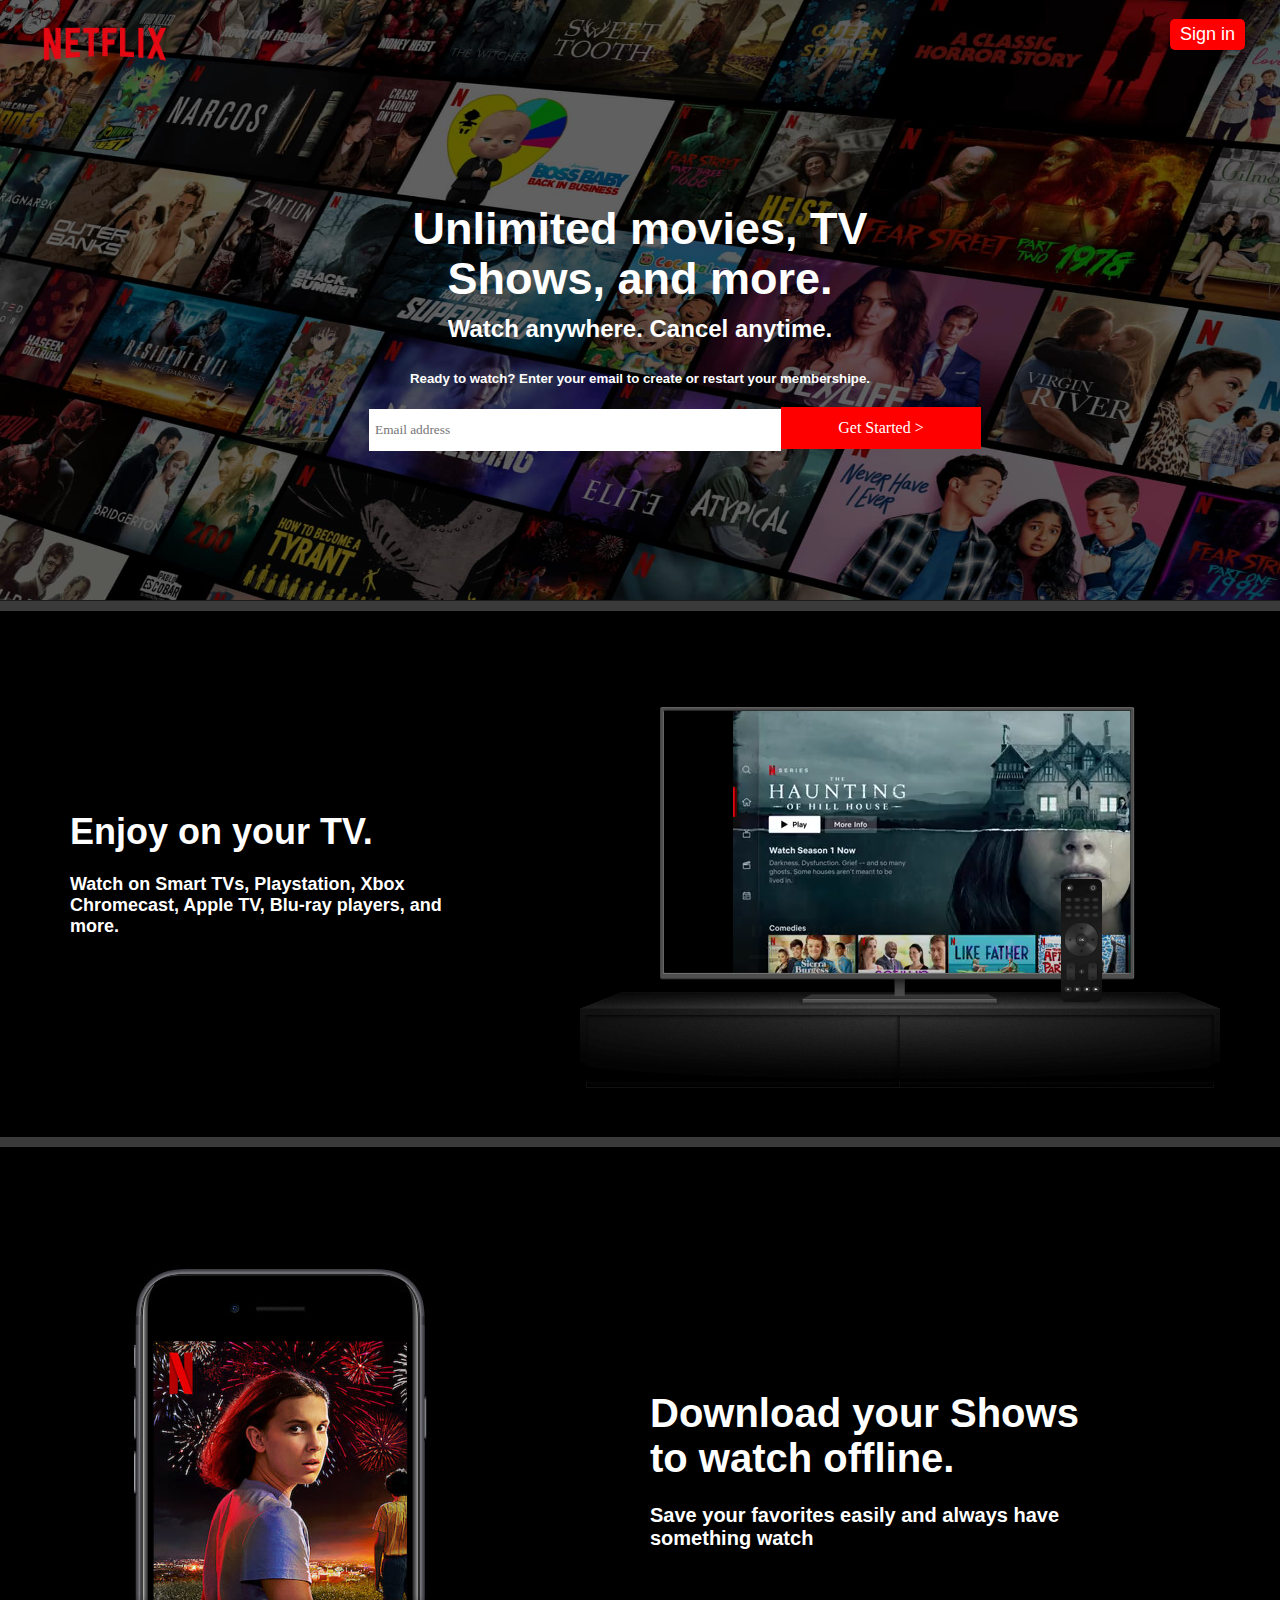
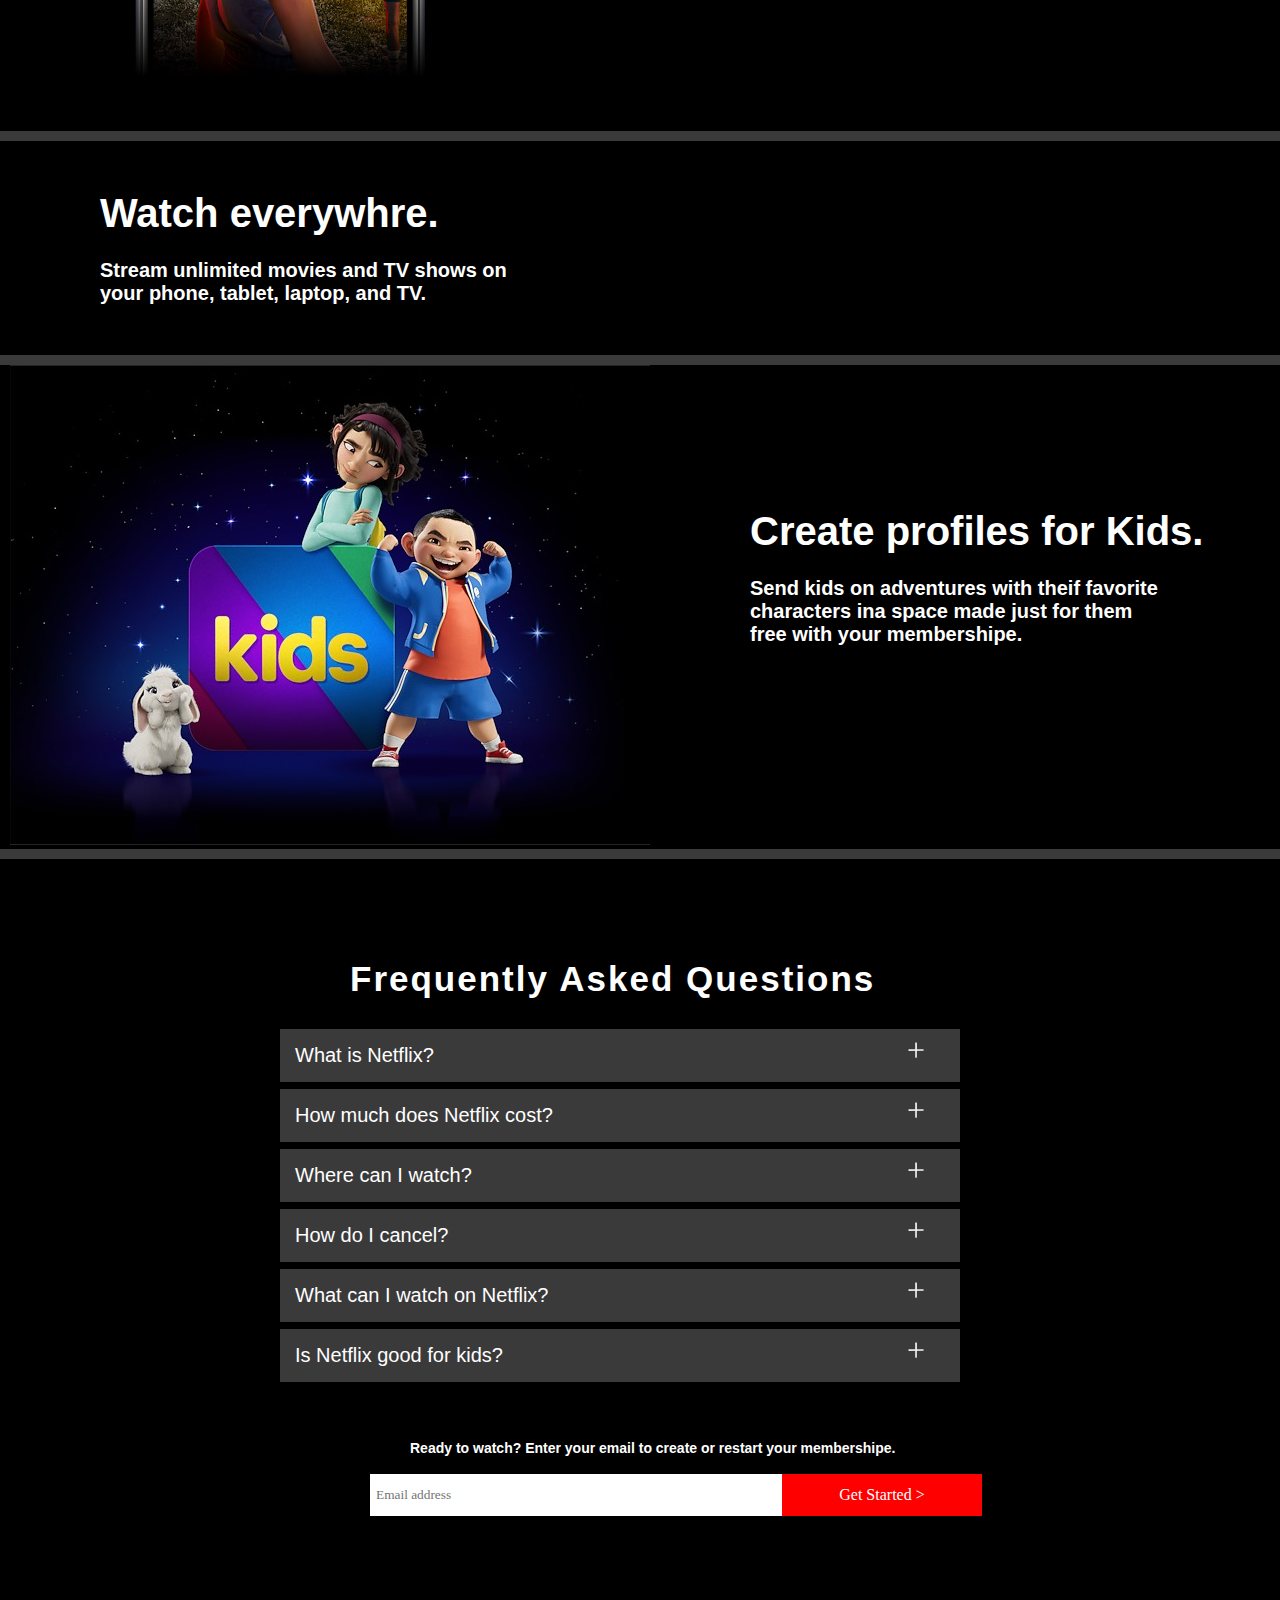
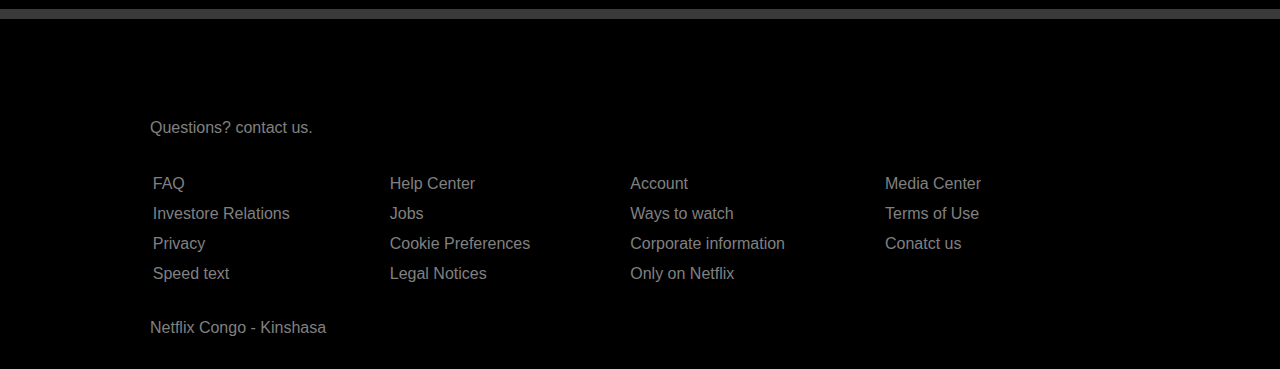
==== commit 35175500: "fix index" ====
--- a/Index.html
+++ b/Index.html
@@ -8,6 +8,7 @@
         <meta name="description" content="Netflix Congo - Kinshasa Watch TV shows Online, watch movies online">
         <link rel="shortcut icon" href="Icon/nficon2016.ico">
         <link rel="stylesheet" href="Style.css">
+        <link rel="stylesheet" href="font-awesome-4.7.0/css/font-awesome.min.css">
         <title>Netflix Congo-Kinshasa Watch TV shows Online, watch movies online</title>
     </head>
     <body>
--- a/Style.css
+++ b/Style.css
@@ -58,6 +58,7 @@
     padding: 12px 22px;
     color: white;
     background-color: red;
+    width: 200px;
     border: none;
     outline: none;
     cursor: pointer;
@@ -100,7 +101,7 @@
 }
 .enjoy-video {
     position: absolute;
-    margin-left: 687px;
+    margin-left: 733px;
     margin-top: 98px;
 }
 .download {
@@ -242,7 +243,7 @@
 /*button pour affichez plus d'information*/
 .btn-close {
     position: absolute;
-    width: 20px;
+    width: 12px;
     margin: 0;
     left:630px;
     top: 15px;
@@ -322,6 +323,36 @@
 footer p{
     margin-left: 150px;
 }
+@media screen and (max-width:920px) {
+    header a{
+        float: right;
+        
+        color: white;
+        font-size: 18px;
+        
+        text-decoration: none;
+        font-family: Arial;
+        border: none;
+        margin-top: -165px;
+    }
+    .header-text {
+        text-align: center;
+        padding: 20px 100px;
+        line-height: 40px;
+        margin-top: 180px;
+    }
+    .header-image {
+        width: 100%;
+        height: 600px;
+    }
+    .fond-noir {
+        position: relative;
+        margin-top: -478px;
+        background-color: black;
+        height: 605px;
+        opacity: 0.5;
+    }
+} 
 /*les style pour la page sign in*/
 .website {
     width: 100%;
@@ -332,13 +363,139 @@
 }
 .for-sign {
     position: relative;
-    margin-top: -1010px;
-    height: 745px;
+    margin-top: -1020px;
+    height: 755px;
 }
 .fb-icon {
     width: 30px;
 }
-.form-sign {
+.sign-in {
+    position: relative;
+    font-family: Arial;
+    padding: 40px 50px;
+    z-index: 1;
+}
+.sign-mail {
+    position: absolute;
+    margin: 0;
+    left: 52px;
+    top: 95px;
+    padding: 0px 20px;
+    height: 40px;
+    width: 268px;
+    font-family: Arial;
+    border: none;
+    outline: none;
+    border-radius: 3px;
+    background-color: rgb(59, 58, 58);
+    z-index: 1;
+    color: white;
+    font-size: 16px;
+}
+.sign-password {
+    position: relative;
+    z-index: 1;
+    margin: 0;
+    left: 52px;
+    top: -5px;
+    padding: 0px 20px;
+    height: 40px;
+    width: 268px;
+    font-family: Arial;
+    border: none;
+    outline: none;
+    border-radius: 3px;
+    background-color: rgb(59, 58, 58);
+    font-size: 16px;
+    color: white;
+}
+.sign-submit {
+    position: absolute;
+    padding: 10px 135px;
+    margin: 0;
+    left: 52px;
+    top: 220px;
+    background-color: red;
+    color: white;
+    border: none;
+    border-radius: 3px;
+    outline: none;
+    cursor: pointer;
+}
+.sign-box {
+    position: relative;
+    margin: 0;
+    left: 52px;
+    top: 49px;
+    color: gray;
+    outline: none;
+}
+.sign-rme {
+    position: absolute;
+    margin: 0;
+    left: 70px;
+    top: 262px;
+    font-size: 12px;
+    color: gray;
+}
+.sign-help {
+    position: absolute;
+    margin: 0;
+    left: 300px;
+    top: 262px;
+    font-size: 12px;
+    color: gray;
+}
+.sign-login {
+    position: absolute;
+    margin: 0;
+    left: 80px;
+    top: 360px;
+    color: gray;
+}
+.fb-icon {
+    position: absolute;
+    margin: 0;
+    left: 40px;
+    top: 350px;
+}
+.sign-new {
+    position: absolute;
+    margin: 0;
+    left: 50px;
+    top: 400px;
+    color: gray;
+}
+.sign-up {
+    position: absolute;
+    margin: 0;
+    left: 165px;
+    top: 400px;
+    color: white;
+    text-decoration: none;
+}
+.recaptcha {
+    position: absolute;
+    margin: 0;
+    left: 50px;
+    top: 430px;
+    font-size: 13px;
+    line-height: 20px;
+    color: gray;
+}
+.sign-learn {
+    text-decoration: none;
+    color: blue;
+}
+.floudite {
+    margin-top: 0px;
+    height: 260px;
+    width: 100%;
+    position: absolute;
+    background-color: black;
+    opacity: 0.8;
+}
+.fieldset {
     position: absolute;
     background-color: black;
     opacity: 0.8;
@@ -349,125 +506,5 @@
     width: 420px;
     height: 565px;
     border-radius: 7px;
-}
-.sign-in {
-    position: relative;
-    font-family: Arial;
-    padding: 40px 50px;
-    z-index: 1;
-}
-.sign-mail {
-    position: absolute;
-    margin: 0;
-    left: 52px;
-    top: 95px;
-    padding: 0px 20px;
-    height: 40px;
-    width: 268px;
-    font-family: Arial;
-    border: none;
-    outline: none;
-    border-radius: 3px;
-    background-color: rgb(59, 58, 58);
-    z-index: 1;
-}
-.sign-password {
-    position: relative;
-    z-index: 1;
-    margin: 0;
-    left: 52px;
-    top: -5px;
-    padding: 0px 20px;
-    height: 40px;
-    width: 268px;
-    font-family: Arial;
-    border: none;
-    outline: none;
-    border-radius: 3px;
-    background-color: rgb(59, 58, 58);
-}
-.sign-submit {
-    position: absolute;
-    padding: 10px 135px;
-    margin: 0;
-    left: 52px;
-    top: 220px;
-    background-color: red;
-    color: white;
-    border: none;
-    border-radius: 3px;
-    outline: none;
-}
-.sign-box {
-    position: relative;
-    margin: 0;
-    left: 52px;
-    top: 49px;
-    background-color: gray;
-    color: gray;
-    outline: none;
-}
-.sign-rme {
-    position: absolute;
-    margin: 0;
-    left: 70px;
-    top: 262px;
-    font-size: 12px;
-    color: gray;
-}
-.sign-help {
-    position: absolute;
-    margin: 0;
-    left: 300px;
-    top: 262px;
-    font-size: 12px;
-    color: gray;
-}
-.sign-login {
-    position: absolute;
-    margin: 0;
-    left: 80px;
-    top: 360px;
-    color: gray;
-}
-.fb-icon {
-    position: absolute;
-    margin: 0;
-    left: 40px;
-    top: 350px;
-}
-.sign-new {
-    position: absolute;
-    margin: 0;
-    left: 50px;
-    top: 400px;
-    color: gray;
-}
-.sign-up {
-    position: absolute;
-    margin: 0;
-    left: 165px;
-    top: 400px;
-    color: white;
-    text-decoration: none;
-}
-.recaptcha {
-    position: absolute;
-    margin: 0;
-    left: 50px;
-    top: 430px;
-    font-size: 13px;
-    line-height: 20px;
-    color: gray;
-}
-.sign-learn {
-    text-decoration: none;
-    color: blue;
-}
-.floudite {
-    margin-top: 0px;
-    height: 255px;
-    position: relative;
-    background-color: black;
-    opacity: 0.8;
+    border: none;
 }